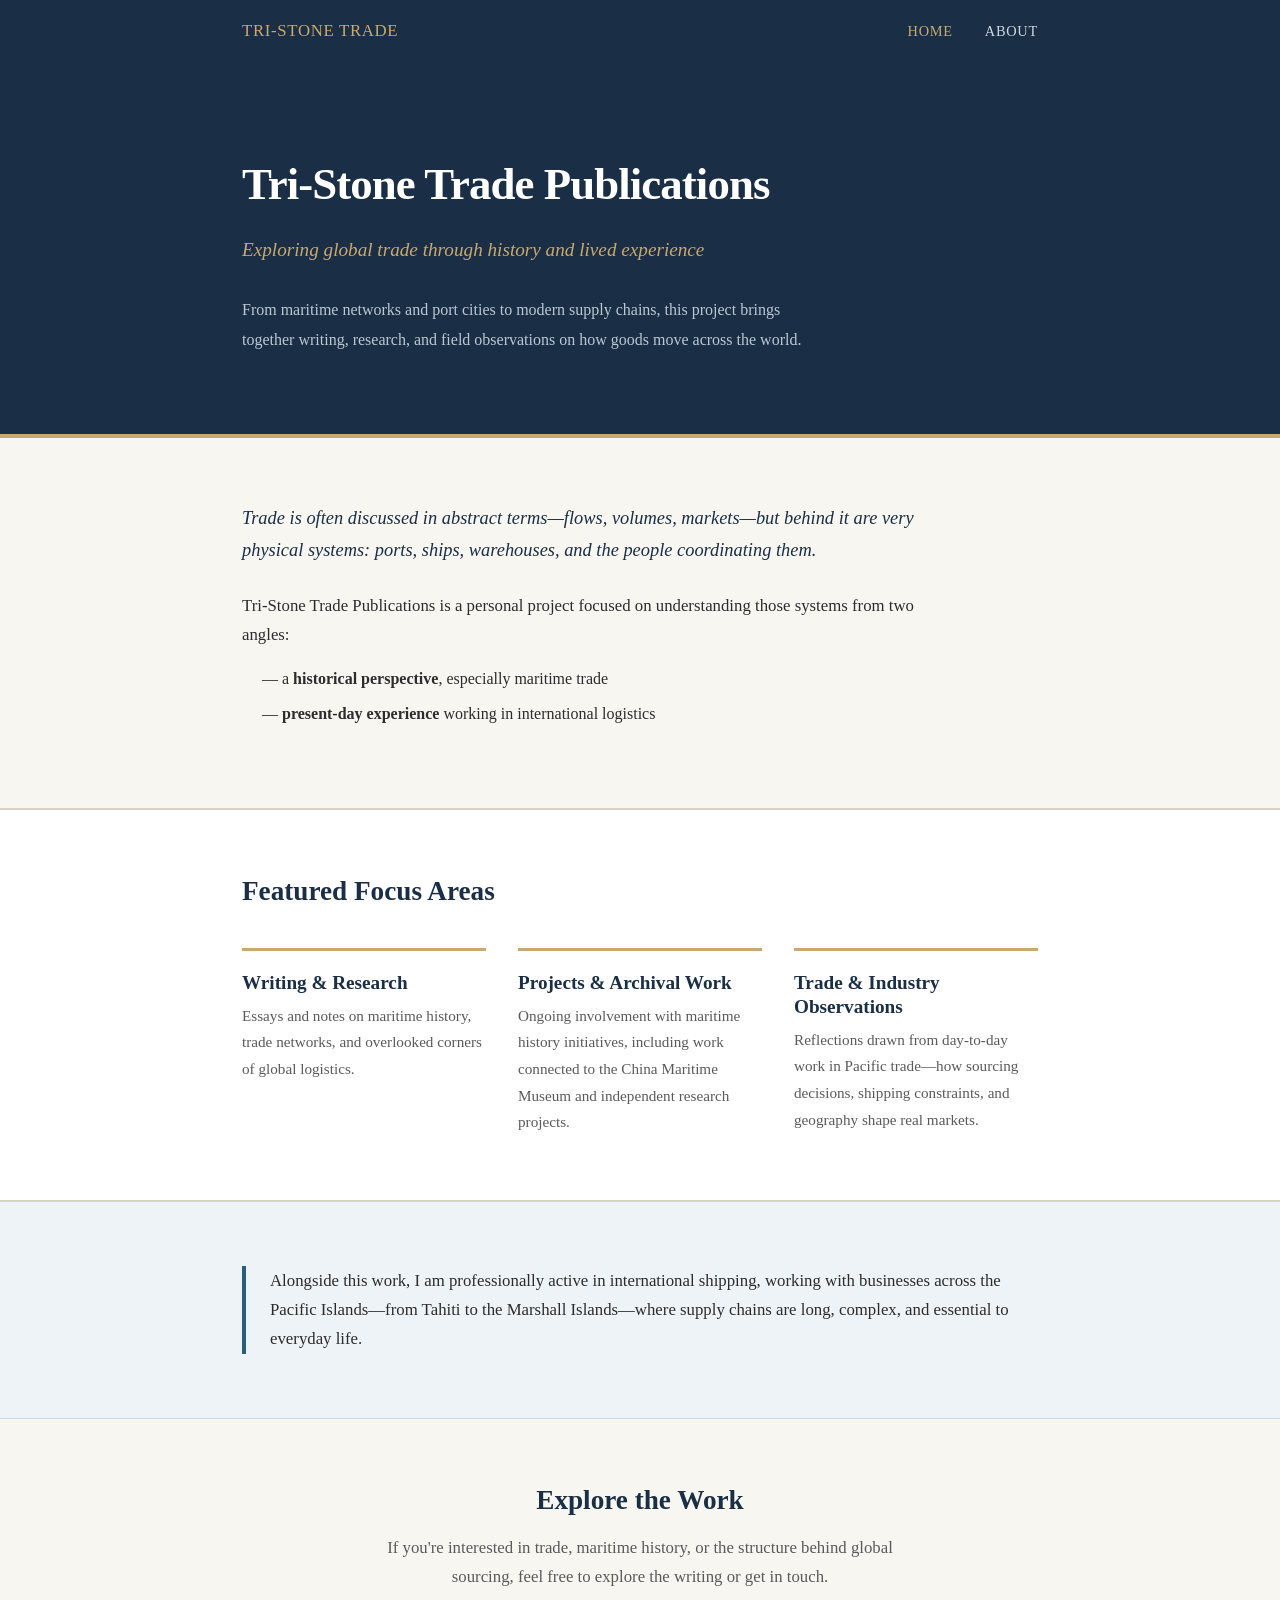
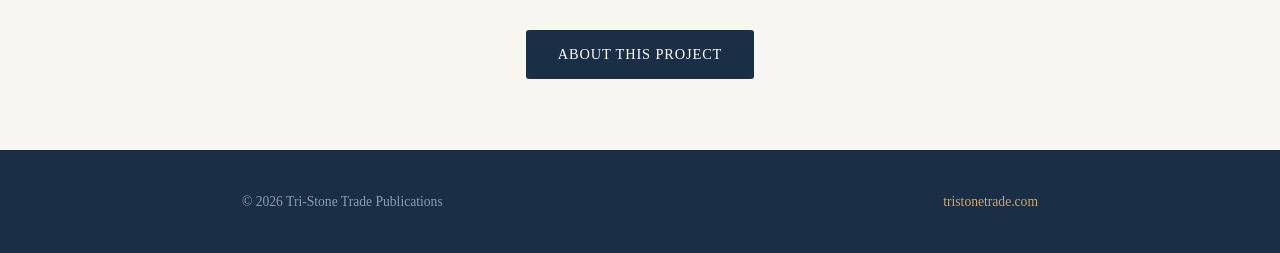
==== index.html @ e1587255 "Fix href protocols and move inline styles to CSS Agent-Logs-Url: https://github.com/MaritimeHistoria" ====
<!DOCTYPE html>
<html lang="en">
<head>
  <meta charset="UTF-8" />
  <meta name="viewport" content="width=device-width, initial-scale=1.0" />
  <meta name="description" content="Tri-Stone Trade Publications — exploring global trade through history and lived experience. Essays, research, and observations on maritime networks, port cities, and modern supply chains." />
  <title>Tri-Stone Trade Publications</title>
  <link rel="stylesheet" href="style.css" />
  <link rel="icon" href="favicon.svg" type="image/svg+xml" />
</head>
<body>

  <!-- ===== Navigation ===== -->
  <nav>
    <div class="container">
      <span class="nav-logo">Tri-Stone Trade</span>
      <ul class="nav-links">
        <li><a href="index.html" aria-current="page">Home</a></li>
        <li><a href="about.html">About</a></li>
      </ul>
    </div>
  </nav>

  <!-- ===== Hero ===== -->
  <header class="hero">
    <div class="container">
      <h1>Tri-Stone Trade Publications</h1>
      <p class="tagline">Exploring global trade through history and lived experience</p>
      <p class="hero-body">
        From maritime networks and port cities to modern supply chains, this project
        brings together writing, research, and field observations on how goods move
        across the world.
      </p>
    </div>
  </header>

  <main>

    <!-- ===== Intro ===== -->
    <section class="intro">
      <div class="container">
        <p class="intro-lead">
          Trade is often discussed in abstract terms—flows, volumes, markets—but
          behind it are very physical systems: ports, ships, warehouses, and the
          people coordinating them.
        </p>
        <p>
          Tri-Stone Trade Publications is a personal project focused on understanding
          those systems from two angles:
        </p>
        <ul class="intro-list">
          <li>— a <strong>historical perspective</strong>, especially maritime trade</li>
          <li>— <strong>present-day experience</strong> working in international logistics</li>
        </ul>
      </div>
    </section>

    <!-- ===== Featured Focus Areas ===== -->
    <section class="focus-areas">
      <div class="container">
        <h2>Featured Focus Areas</h2>
        <div class="focus-grid">

          <div class="focus-card">
            <h3>Writing &amp; Research</h3>
            <p>
              Essays and notes on maritime history, trade networks, and overlooked
              corners of global logistics.
            </p>
          </div>

          <div class="focus-card">
            <h3>Projects &amp; Archival Work</h3>
            <p>
              Ongoing involvement with maritime history initiatives, including work
              connected to the China Maritime Museum and independent research projects.
            </p>
          </div>

          <div class="focus-card">
            <h3>Trade &amp; Industry Observations</h3>
            <p>
              Reflections drawn from day-to-day work in Pacific trade—how sourcing
              decisions, shipping constraints, and geography shape real markets.
            </p>
          </div>

        </div>
      </div>
    </section>

    <!-- ===== Professional Bridge ===== -->
    <section class="professional-bridge">
      <div class="container">
        <blockquote>
          Alongside this work, I am professionally active in international shipping,
          working with businesses across the Pacific Islands—from Tahiti to the
          Marshall Islands—where supply chains are long, complex, and essential to
          everyday life.
        </blockquote>
      </div>
    </section>

    <!-- ===== CTA ===== -->
    <section class="cta-section">
      <div class="container">
        <h2>Explore the Work</h2>
        <p>
          If you're interested in trade, maritime history, or the structure behind
          global sourcing, feel free to explore the writing or get in touch.
        </p>
        <a href="about.html" class="btn">About This Project</a>
      </div>
    </section>

  </main>

  <!-- ===== Footer ===== -->
  <footer>
    <div class="container">
      <span>&copy; 2026 Tri-Stone Trade Publications</span>
      <span><a href="https://tristonetrade.com">tristonetrade.com</a></span>
    </div>
  </footer>

</body>
</html>
---- style.css ----
/* ============================================================
   Tri-Stone Trade Publications — shared stylesheet
   ============================================================ */

/* ---------- Reset / base ---------- */
*, *::before, *::after {
  box-sizing: border-box;
  margin: 0;
  padding: 0;
}

html {
  font-size: 16px;
  scroll-behavior: smooth;
}

body {
  font-family: "Georgia", "Times New Roman", serif;
  background-color: #f8f6f1;
  color: #2c2c2c;
  line-height: 1.75;
}

/* ---------- Colour tokens ---------- */
:root {
  --navy:      #1a2e45;
  --ocean:     #2b5f75;
  --sand:      #c9a96e;
  --light-bg:  #f8f6f1;
  --border:    #d8d0c0;
  --text:      #2c2c2c;
  --muted:     #5a5a5a;
  --white:     #ffffff;
}

/* ---------- Typography ---------- */
h1, h2, h3, h4 {
  font-family: "Georgia", serif;
  color: var(--navy);
  line-height: 1.25;
}

h1 { font-size: 2.6rem; letter-spacing: -0.02em; }
h2 { font-size: 1.7rem; margin-bottom: 0.5rem; }
h3 { font-size: 1.2rem; margin-bottom: 0.35rem; }

p  { margin-bottom: 1rem; }
p:last-child { margin-bottom: 0; }

a  { color: var(--ocean); text-decoration: none; }
a:hover { text-decoration: underline; }

/* ---------- Layout helpers ---------- */
.container {
  max-width: 860px;
  margin-inline: auto;
  padding-inline: 2rem;
}

section {
  padding-block: 4rem;
}

/* ---------- Navigation ---------- */
nav {
  background-color: var(--navy);
  position: sticky;
  top: 0;
  z-index: 100;
}

nav .container {
  display: flex;
  align-items: center;
  justify-content: space-between;
  padding-block: 1rem;
}

.nav-logo {
  font-size: 1.05rem;
  font-weight: normal;
  color: var(--sand);
  letter-spacing: 0.04em;
  text-transform: uppercase;
}

.nav-links {
  list-style: none;
  display: flex;
  gap: 2rem;
}

.nav-links a {
  color: #ccd8e0;
  font-size: 0.9rem;
  letter-spacing: 0.05em;
  text-transform: uppercase;
  transition: color 0.2s;
}

.nav-links a:hover,
.nav-links a[aria-current="page"] {
  color: var(--sand);
  text-decoration: none;
}

/* ---------- Hero ---------- */
.hero {
  background-color: var(--navy);
  color: var(--white);
  padding-block: 6rem 5rem;
  border-bottom: 4px solid var(--sand);
}

.hero h1 {
  color: var(--white);
  font-size: 2.8rem;
  max-width: 640px;
  margin-bottom: 1.25rem;
}

.hero .tagline {
  font-style: italic;
  color: var(--sand);
  font-size: 1.2rem;
  margin-bottom: 1.75rem;
}

.hero .hero-body {
  color: #b8c8d4;
  font-size: 1rem;
  max-width: 580px;
  line-height: 1.85;
  margin-bottom: 0;
}

/* ---------- Intro list ---------- */
.intro-list {
  list-style: none;
  padding-left: 1.25rem;
  margin-bottom: 1rem;
  color: var(--text);
}

.intro-list li {
  margin-bottom: 0.4rem;
}

.intro-list li:last-child {
  margin-bottom: 0;
}
.intro {
  border-bottom: 1px solid var(--border);
}

.intro p {
  font-size: 1.05rem;
  color: var(--text);
  max-width: 720px;
}

.intro .intro-lead {
  font-size: 1.15rem;
  color: var(--navy);
  font-weight: normal;
  font-style: italic;
  margin-bottom: 1.5rem;
}

/* ---------- Focus areas ---------- */
.focus-areas {
  background-color: var(--white);
  border-top: 1px solid var(--border);
  border-bottom: 1px solid var(--border);
}

.focus-areas h2 {
  margin-bottom: 2.5rem;
}

.focus-grid {
  display: grid;
  grid-template-columns: repeat(auto-fit, minmax(230px, 1fr));
  gap: 2rem;
}

.focus-card {
  border-top: 3px solid var(--sand);
  padding-top: 1.25rem;
}

.focus-card h3 {
  color: var(--navy);
  margin-bottom: 0.5rem;
}

.focus-card p {
  color: var(--muted);
  font-size: 0.95rem;
}

/* ---------- Professional bridge ---------- */
.professional-bridge {
  background-color: #eef3f7;
  border-top: 1px solid #c8d8e4;
  border-bottom: 1px solid #c8d8e4;
}

.professional-bridge blockquote {
  border-left: 4px solid var(--ocean);
  padding-left: 1.5rem;
  color: var(--text);
  font-size: 1.05rem;
}

/* ---------- CTA / closing ---------- */
.cta-section {
  text-align: center;
}

.cta-section h2 {
  margin-bottom: 1rem;
}

.cta-section p {
  color: var(--muted);
  font-size: 1.05rem;
  max-width: 560px;
  margin-inline: auto;
  margin-bottom: 2rem;
}

.btn {
  display: inline-block;
  background-color: var(--navy);
  color: var(--white);
  padding: 0.75rem 2rem;
  border-radius: 3px;
  font-size: 0.9rem;
  letter-spacing: 0.06em;
  text-transform: uppercase;
  transition: background-color 0.2s;
  margin: 0.4rem;
}

.btn:hover {
  background-color: var(--ocean);
  text-decoration: none;
}

.btn-outline {
  background-color: transparent;
  border: 2px solid var(--navy);
  color: var(--navy);
}

.btn-outline:hover {
  background-color: var(--navy);
  color: var(--white);
}

/* ---------- About page ---------- */
.about-hero {
  background-color: var(--navy);
  color: var(--white);
  padding-block: 4rem;
  border-bottom: 4px solid var(--sand);
}

.about-hero h1 {
  color: var(--white);
  font-size: 2.2rem;
  margin-bottom: 0.5rem;
}

.about-hero .subtitle {
  color: var(--sand);
  font-style: italic;
  font-size: 1.05rem;
}

.about-content h2 {
  margin-top: 2.5rem;
  margin-bottom: 0.75rem;
  padding-bottom: 0.4rem;
  border-bottom: 1px solid var(--border);
}

.about-content h2:first-child {
  margin-top: 0;
}

.about-content ul {
  list-style: none;
  padding-left: 0;
  margin-bottom: 1rem;
}

.about-content ul li::before {
  content: "— ";
  color: var(--ocean);
}

.name-origin {
  background-color: var(--white);
  border: 1px solid var(--border);
  border-left: 4px solid var(--sand);
  padding: 1.5rem 1.75rem;
  margin-block: 1.5rem;
  font-style: italic;
}

.name-origin .hanzi {
  font-size: 2.5rem;
  font-style: normal;
  display: block;
  margin-bottom: 0.5rem;
  color: var(--navy);
}

.consulting-box {
  background-color: #eef3f7;
  border: 1px solid #c8d8e4;
  padding: 1.75rem;
  margin-block: 1.5rem;
}

.consulting-box h3 {
  color: var(--ocean);
  margin-bottom: 0.75rem;
}

/* ---------- Footer ---------- */
footer {
  background-color: var(--navy);
  color: #8aa0b0;
  font-size: 0.85rem;
  padding-block: 2.5rem;
  margin-top: 0;
}

footer .container {
  display: flex;
  flex-wrap: wrap;
  justify-content: space-between;
  align-items: center;
  gap: 1rem;
}

footer a {
  color: var(--sand);
}

footer a:hover {
  color: var(--white);
}

/* ---------- Responsive ---------- */
@media (max-width: 640px) {
  h1 { font-size: 2rem; }
  .hero { padding-block: 4rem 3.5rem; }
  .hero h1 { font-size: 2rem; }
  nav .container { flex-direction: column; gap: 0.75rem; align-items: flex-start; }
  .focus-grid { grid-template-columns: 1fr; }
  footer .container { flex-direction: column; align-items: flex-start; }
}
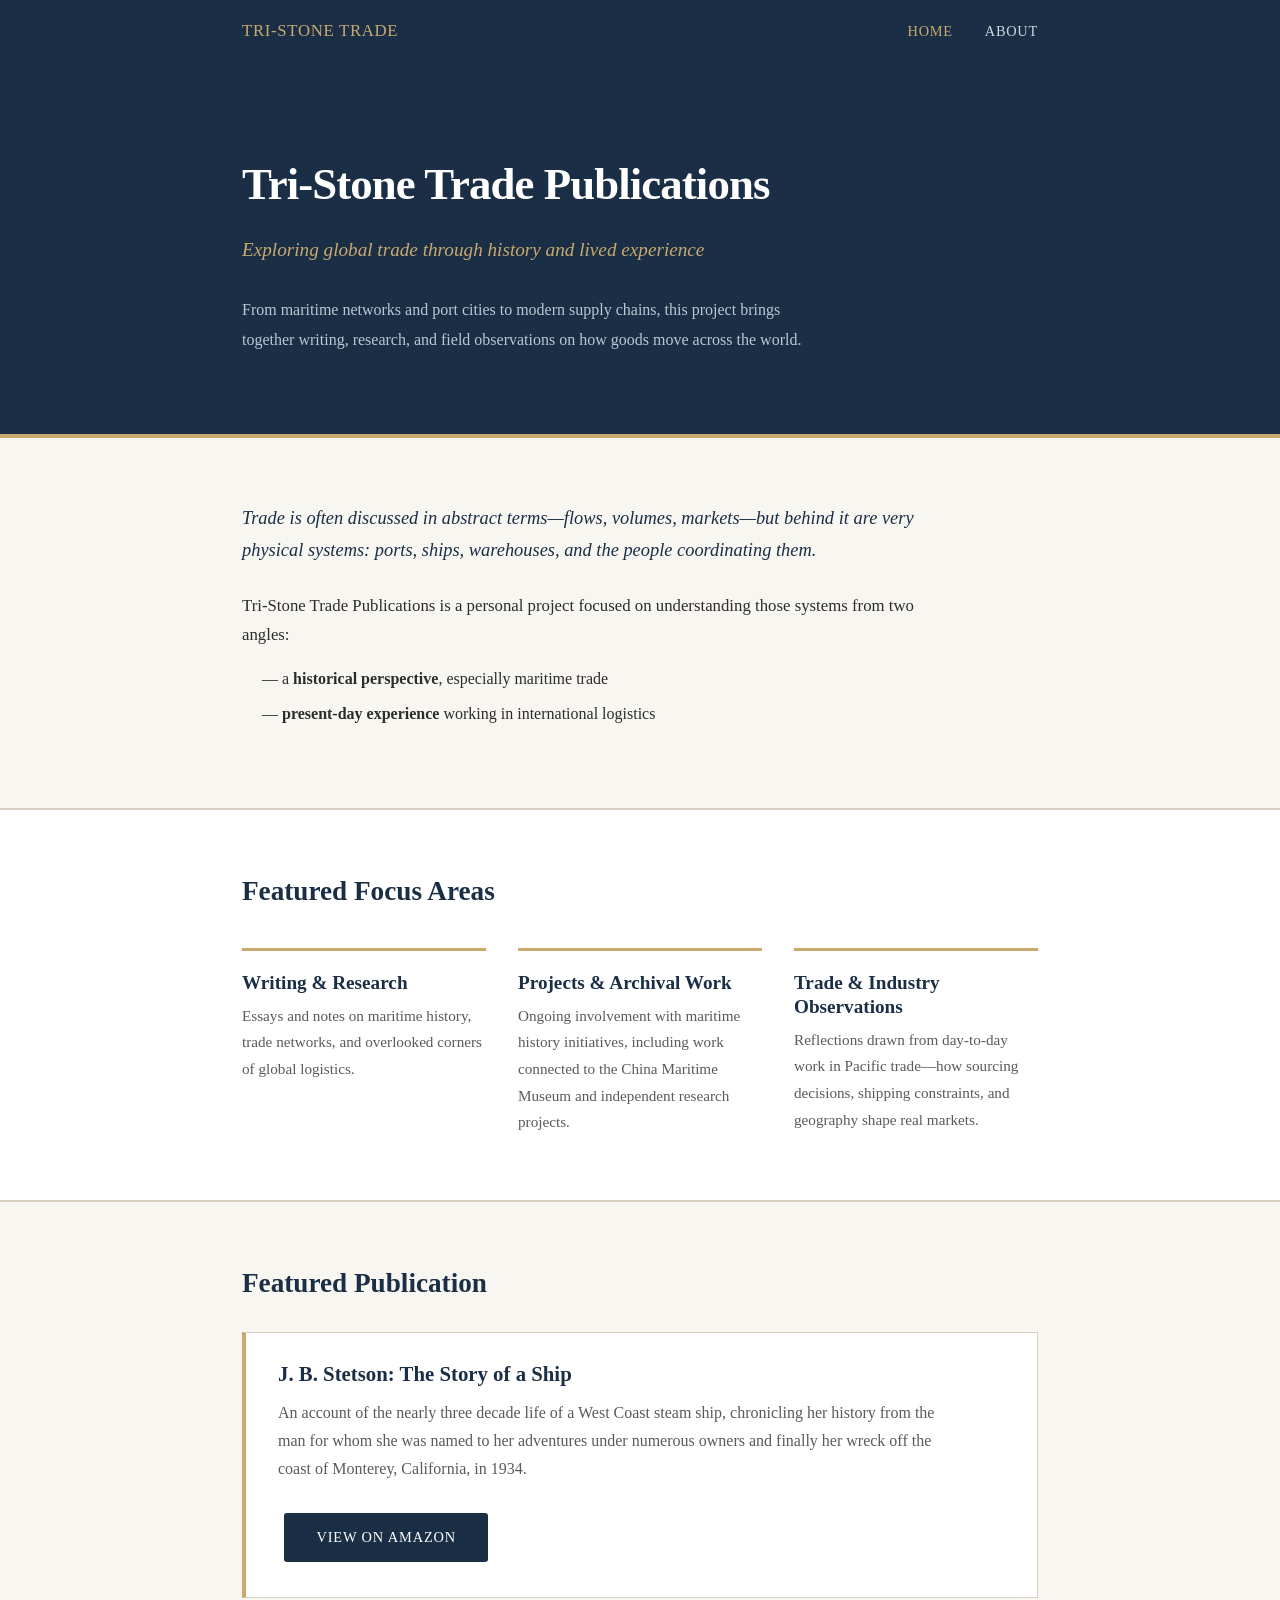
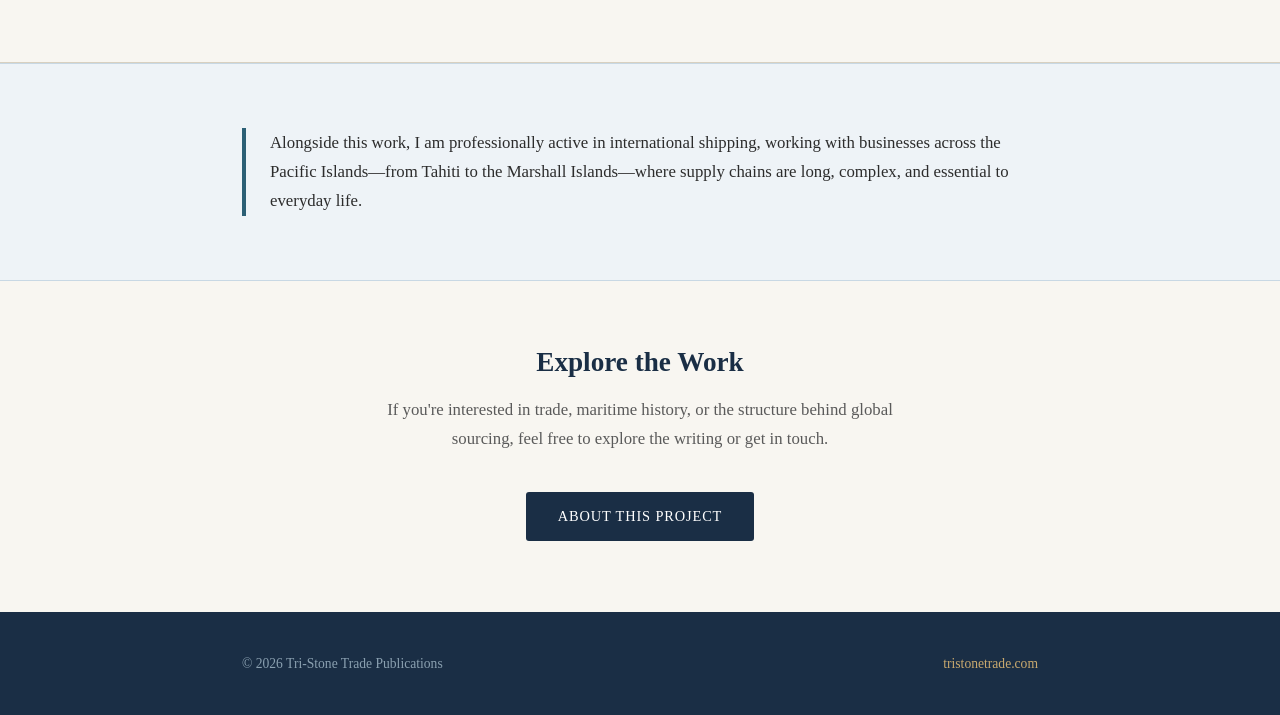
==== commit fd19135b: "Add featured publication section for J. B. Stetson book with Amazon link Agent-Logs-Url: https://git" ====
--- a/index.html
+++ b/index.html
@@ -89,6 +89,25 @@
       </div>
     </section>
 
+    <!-- ===== Featured Publication ===== -->
+    <section class="featured-publication">
+      <div class="container">
+        <h2>Featured Publication</h2>
+        <div class="book-card">
+          <div class="book-info">
+            <h3><a href="https://www.amazon.com/J-B-Stetson-Story-Ship/dp/1537243667" target="_blank" rel="noopener">J. B. Stetson: The Story of a Ship</a></h3>
+            <p>
+              An account of the nearly three decade life of a West Coast steam ship,
+              chronicling her history from the man for whom she was named to her adventures
+              under numerous owners and finally her wreck off the coast of Monterey,
+              California, in 1934.
+            </p>
+            <a href="https://www.amazon.com/J-B-Stetson-Story-Ship/dp/1537243667" class="btn" target="_blank" rel="noopener">View on Amazon</a>
+          </div>
+        </div>
+      </div>
+    </section>
+
     <!-- ===== Professional Bridge ===== -->
     <section class="professional-bridge">
       <div class="container">
--- a/style.css
+++ b/style.css
@@ -199,6 +199,46 @@
   font-size: 0.95rem;
 }
 
+/* ---------- Featured publication ---------- */
+.featured-publication {
+  background-color: var(--light-bg);
+  border-top: 1px solid var(--border);
+  border-bottom: 1px solid var(--border);
+}
+
+.featured-publication h2 {
+  margin-bottom: 2rem;
+}
+
+.book-card {
+  border-left: 4px solid var(--sand);
+  background-color: var(--white);
+  border: 1px solid var(--border);
+  border-left: 4px solid var(--sand);
+  padding: 1.75rem 2rem;
+}
+
+.book-info h3 {
+  font-size: 1.3rem;
+  margin-bottom: 0.75rem;
+}
+
+.book-info h3 a {
+  color: var(--navy);
+}
+
+.book-info h3 a:hover {
+  color: var(--ocean);
+  text-decoration: underline;
+}
+
+.book-info p {
+  color: var(--muted);
+  font-size: 1rem;
+  max-width: 680px;
+  margin-bottom: 1.5rem;
+}
+
 /* ---------- Professional bridge ---------- */
 .professional-bridge {
   background-color: #eef3f7;
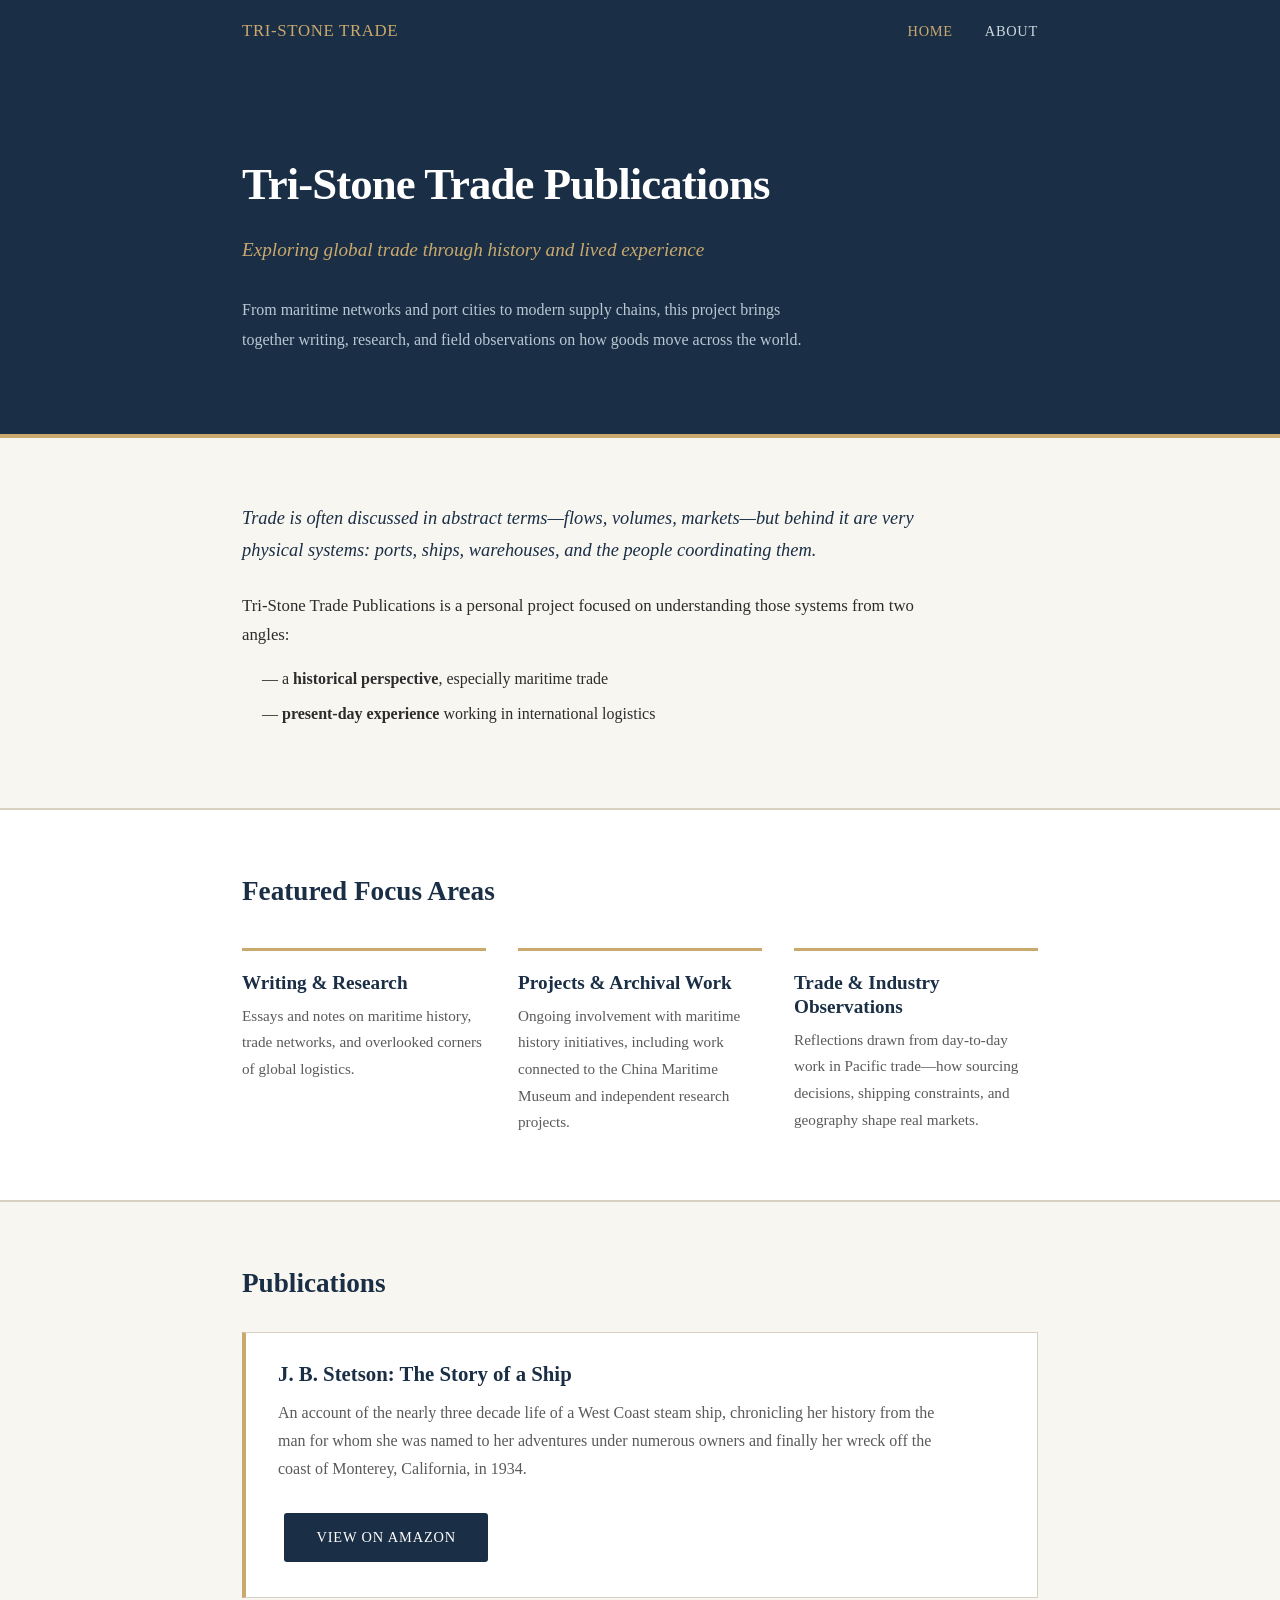
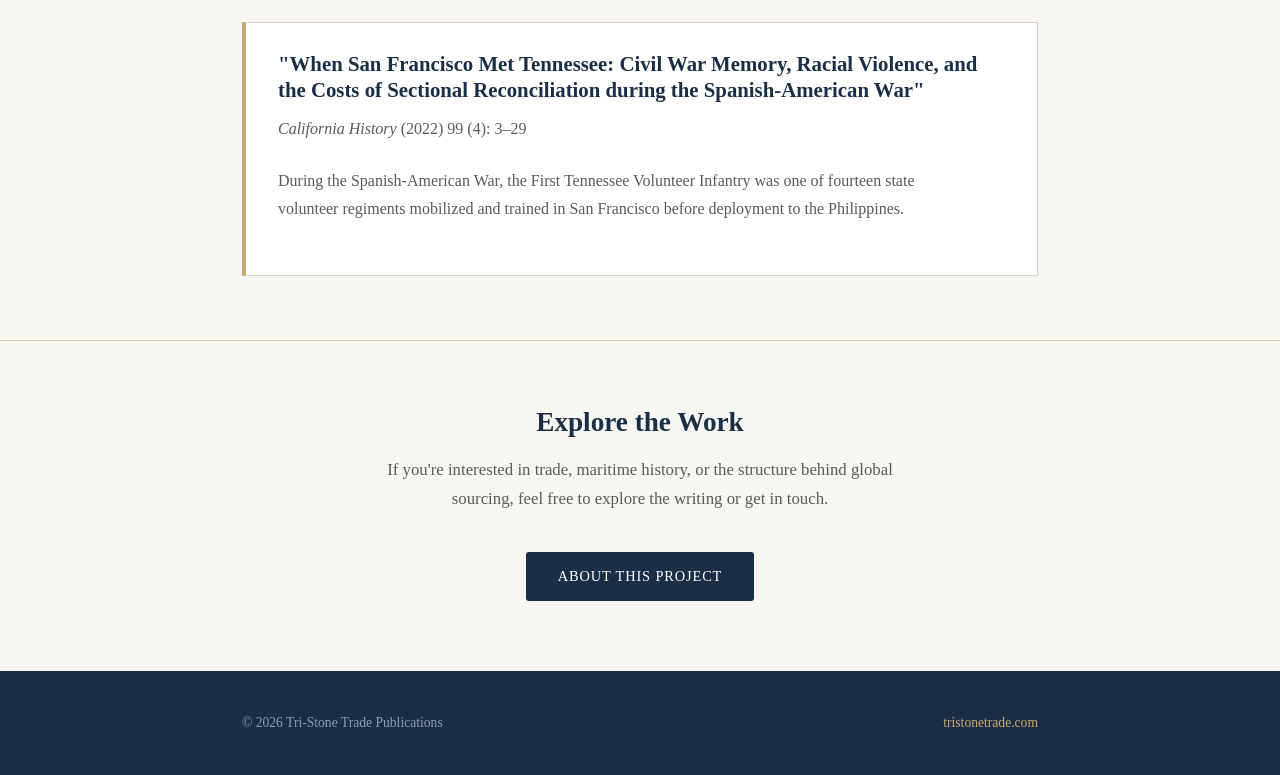
==== commit 03b2a6e3: "Add Tennessee journal article; remove Neptune Pacific and Pacific Islands references Agent-Logs-Url:" ====
--- a/index.html
+++ b/index.html
@@ -89,10 +89,10 @@
       </div>
     </section>
 
-    <!-- ===== Featured Publication ===== -->
+    <!-- ===== Featured Publications ===== -->
     <section class="featured-publication">
       <div class="container">
-        <h2>Featured Publication</h2>
+        <h2>Publications</h2>
         <div class="book-card">
           <div class="book-info">
             <h3><a href="https://www.amazon.com/J-B-Stetson-Story-Ship/dp/1537243667" target="_blank" rel="noopener">J. B. Stetson: The Story of a Ship</a></h3>
@@ -105,18 +105,17 @@
             <a href="https://www.amazon.com/J-B-Stetson-Story-Ship/dp/1537243667" class="btn" target="_blank" rel="noopener">View on Amazon</a>
           </div>
         </div>
-      </div>
-    </section>
-
-    <!-- ===== Professional Bridge ===== -->
-    <section class="professional-bridge">
-      <div class="container">
-        <blockquote>
-          Alongside this work, I am professionally active in international shipping,
-          working with businesses across the Pacific Islands—from Tahiti to the
-          Marshall Islands—where supply chains are long, complex, and essential to
-          everyday life.
-        </blockquote>
+        <div class="book-card">
+          <div class="book-info">
+            <h3>"When San Francisco Met Tennessee: Civil War Memory, Racial Violence, and the Costs of Sectional Reconciliation during the Spanish-American War"</h3>
+            <p class="pub-meta"><em>California History</em> (2022) 99 (4): 3–29</p>
+            <p>
+              During the Spanish-American War, the First Tennessee Volunteer Infantry
+              was one of fourteen state volunteer regiments mobilized and trained in
+              San Francisco before deployment to the Philippines.
+            </p>
+          </div>
+        </div>
       </div>
     </section>
 
--- a/style.css
+++ b/style.css
@@ -239,6 +239,16 @@
   margin-bottom: 1.5rem;
 }
 
+.pub-meta {
+  font-size: 0.9rem;
+  color: var(--muted);
+  margin-bottom: 0.75rem;
+}
+
+.book-card + .book-card {
+  margin-top: 1.5rem;
+}
+
 /* ---------- Professional bridge ---------- */
 .professional-bridge {
   background-color: #eef3f7;
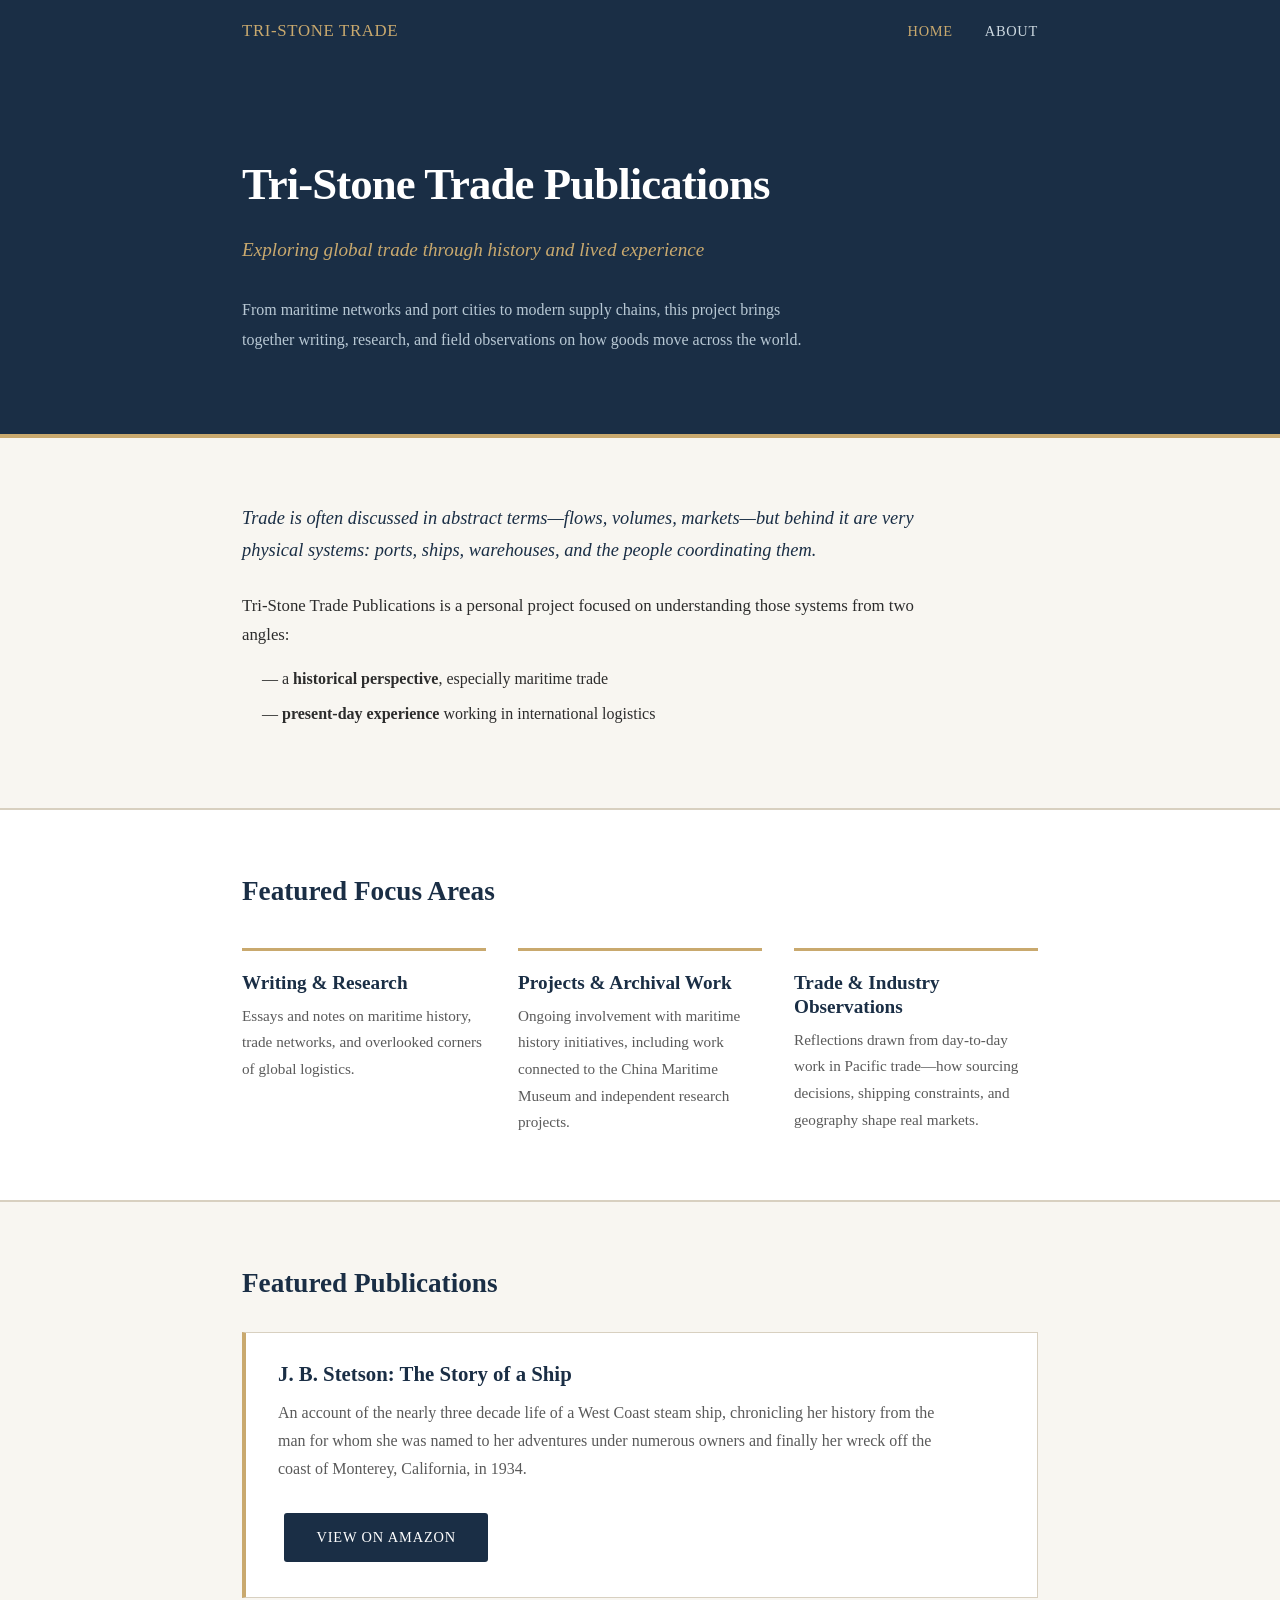
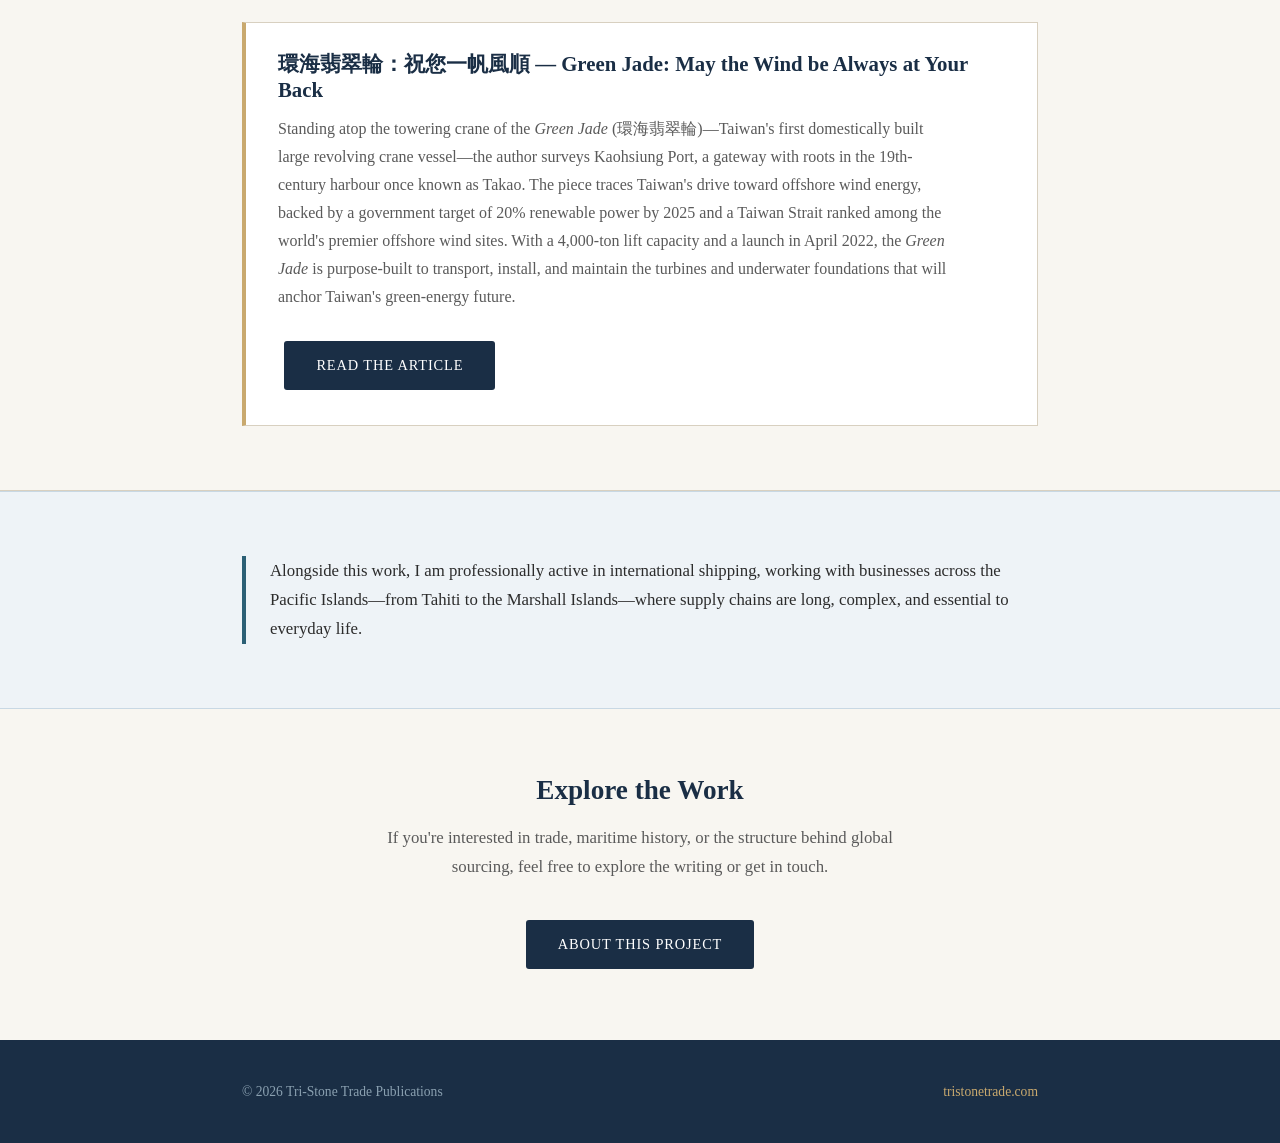
==== commit 0f97dc72: "feat: add Green Jade article to featured publications Agent-Logs-Url: https://github.com/MaritimeHis" ====
--- a/index.html
+++ b/index.html
@@ -92,7 +92,7 @@
     <!-- ===== Featured Publications ===== -->
     <section class="featured-publication">
       <div class="container">
-        <h2>Publications</h2>
+        <h2>Featured Publications</h2>
         <div class="book-card">
           <div class="book-info">
             <h3><a href="https://www.amazon.com/J-B-Stetson-Story-Ship/dp/1537243667" target="_blank" rel="noopener">J. B. Stetson: The Story of a Ship</a></h3>
@@ -107,15 +107,34 @@
         </div>
         <div class="book-card">
           <div class="book-info">
-            <h3>"When San Francisco Met Tennessee: Civil War Memory, Racial Violence, and the Costs of Sectional Reconciliation during the Spanish-American War"</h3>
-            <p class="pub-meta"><em>California History</em> (2022) 99 (4): 3–29</p>
+            <h3><a href="https://iclpnews.ntu.edu.tw/journal/info/66?category=59&amp;article=818" target="_blank" rel="noopener">環海翡翠輪：祝您一帆風順 — Green Jade: May the Wind be Always at Your Back</a></h3>
             <p>
-              During the Spanish-American War, the First Tennessee Volunteer Infantry
-              was one of fourteen state volunteer regiments mobilized and trained in
-              San Francisco before deployment to the Philippines.
+              Standing atop the towering crane of the <em>Green Jade</em>
+              (環海翡翠輪)—Taiwan's first domestically built large revolving crane
+              vessel—the author surveys Kaohsiung Port, a gateway with roots in the
+              19th-century harbour once known as Takao. The piece traces Taiwan's
+              drive toward offshore wind energy, backed by a government target of 20%
+              renewable power by 2025 and a Taiwan Strait ranked among the world's
+              premier offshore wind sites. With a 4,000-ton lift capacity and a
+              launch in April 2022, the <em>Green Jade</em> is purpose-built to
+              transport, install, and maintain the turbines and underwater foundations
+              that will anchor Taiwan's green-energy future.
             </p>
+            <a href="https://iclpnews.ntu.edu.tw/journal/info/66?category=59&amp;article=818" class="btn" target="_blank" rel="noopener">Read the Article</a>
           </div>
         </div>
+      </div>
+    </section>
+
+    <!-- ===== Professional Bridge ===== -->
+    <section class="professional-bridge">
+      <div class="container">
+        <blockquote>
+          Alongside this work, I am professionally active in international shipping,
+          working with businesses across the Pacific Islands—from Tahiti to the
+          Marshall Islands—where supply chains are long, complex, and essential to
+          everyday life.
+        </blockquote>
       </div>
     </section>
 
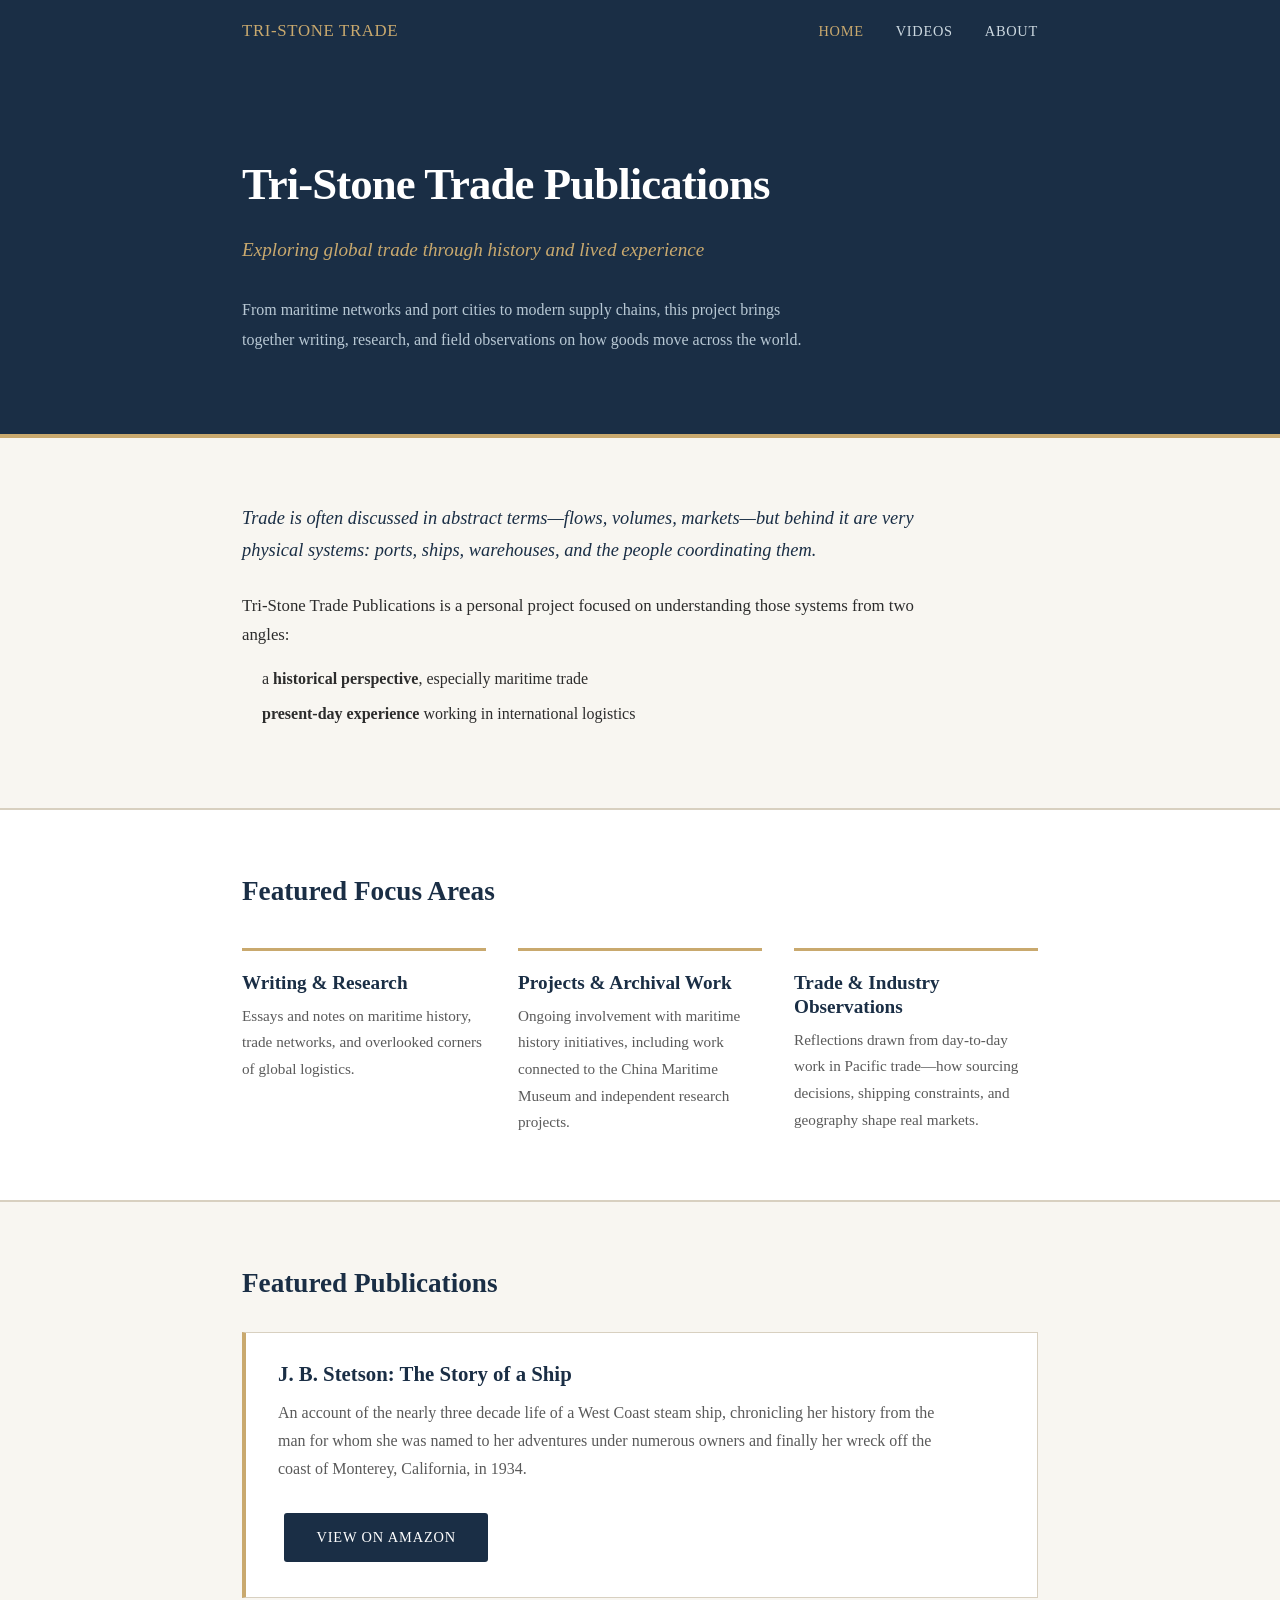
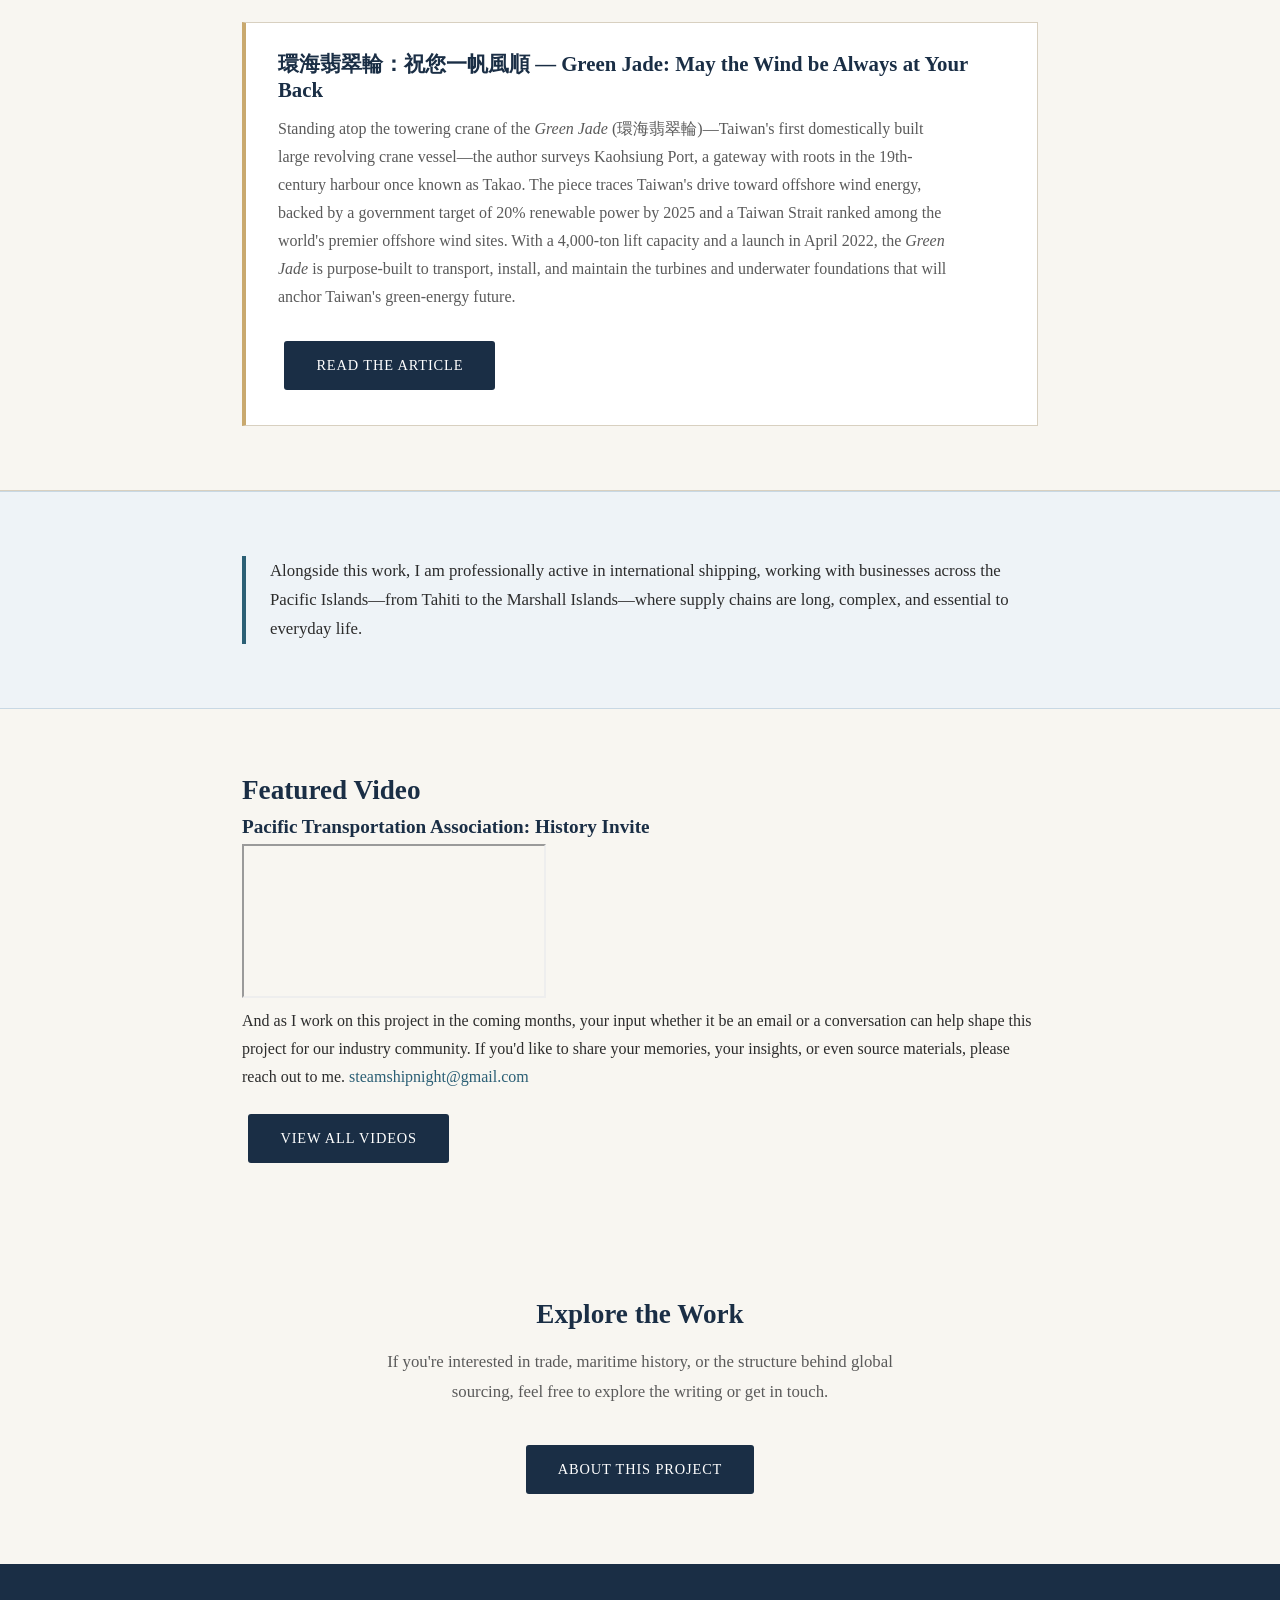
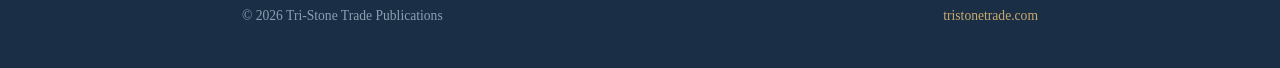
==== commit 17f4c245: "Merge pull request #5 from MaritimeHistorian/copilot/revise-about-page-content Revise About page con" ====
--- a/index.html
+++ b/index.html
@@ -16,6 +16,7 @@
       <span class="nav-logo">Tri-Stone Trade</span>
       <ul class="nav-links">
         <li><a href="index.html" aria-current="page">Home</a></li>
+        <li><a href="videos.html">Videos</a></li>
         <li><a href="about.html">About</a></li>
       </ul>
     </div>
@@ -49,8 +50,8 @@
           those systems from two angles:
         </p>
         <ul class="intro-list">
-          <li>— a <strong>historical perspective</strong>, especially maritime trade</li>
-          <li>— <strong>present-day experience</strong> working in international logistics</li>
+          <li>a <strong>historical perspective</strong>, especially maritime trade</li>
+          <li><strong>present-day experience</strong> working in international logistics</li>
         </ul>
       </div>
     </section>
@@ -138,6 +139,33 @@
       </div>
     </section>
 
+    <!-- ===== Featured Video ===== -->
+    <section class="featured-video">
+      <div class="container">
+        <h2>Featured Video</h2>
+        <div class="video-card">
+          <h3>Pacific Transportation Association: History Invite</h3>
+          <div class="video-embed">
+            <iframe
+              src="https://www.youtube.com/embed/Ihe7FxZNGro"
+              title="Pacific Transportation Association: History Invite"
+              allow="accelerometer; autoplay; clipboard-write; encrypted-media; gyroscope; picture-in-picture"
+              allowfullscreen
+              loading="lazy"
+            ></iframe>
+          </div>
+          <p>
+            And as I work on this project in the coming months, your input whether it
+            be an email or a conversation can help shape this project for our industry
+            community. If you'd like to share your memories, your insights, or even
+            source materials, please reach out to me.
+            <a href="mailto:steamshipnight@gmail.com">steamshipnight@gmail.com</a>
+          </p>
+          <a href="videos.html" class="btn">View All Videos</a>
+        </div>
+      </div>
+    </section>
+
     <!-- ===== CTA ===== -->
     <section class="cta-section">
       <div class="container">
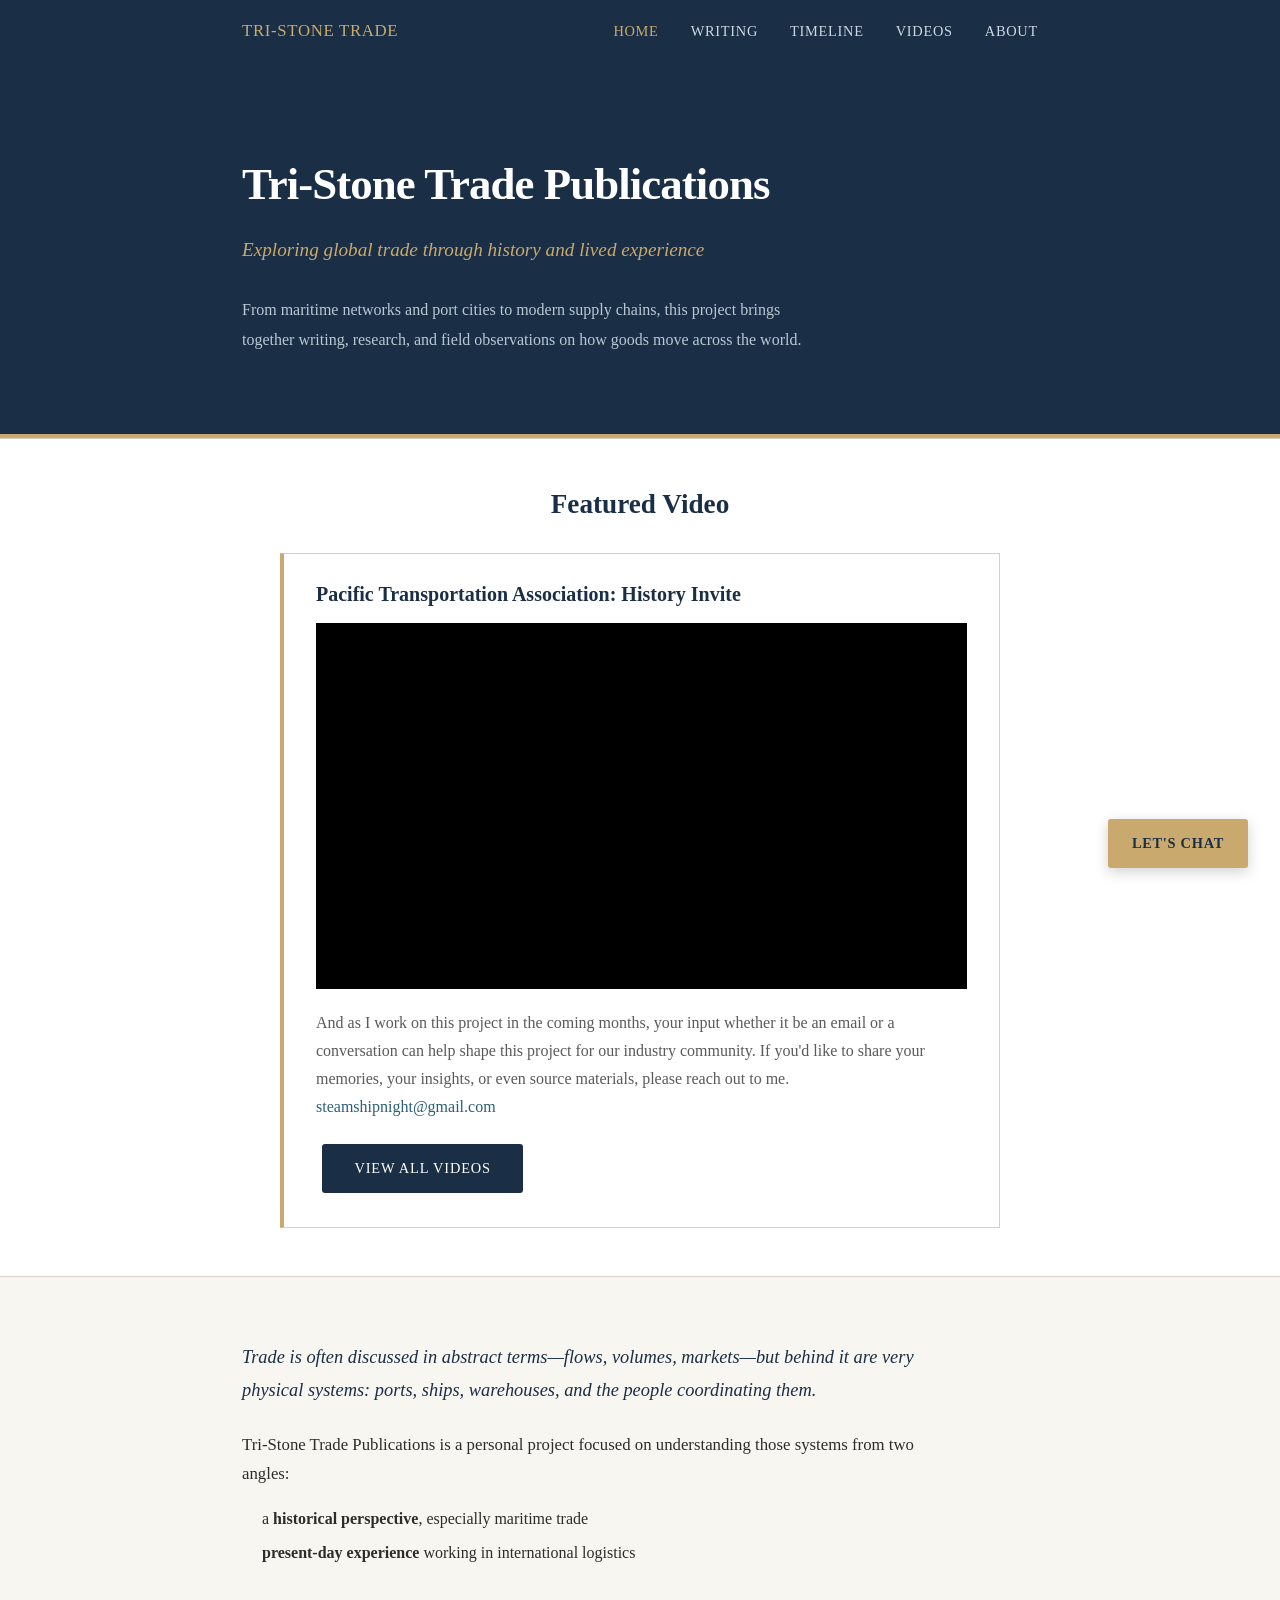
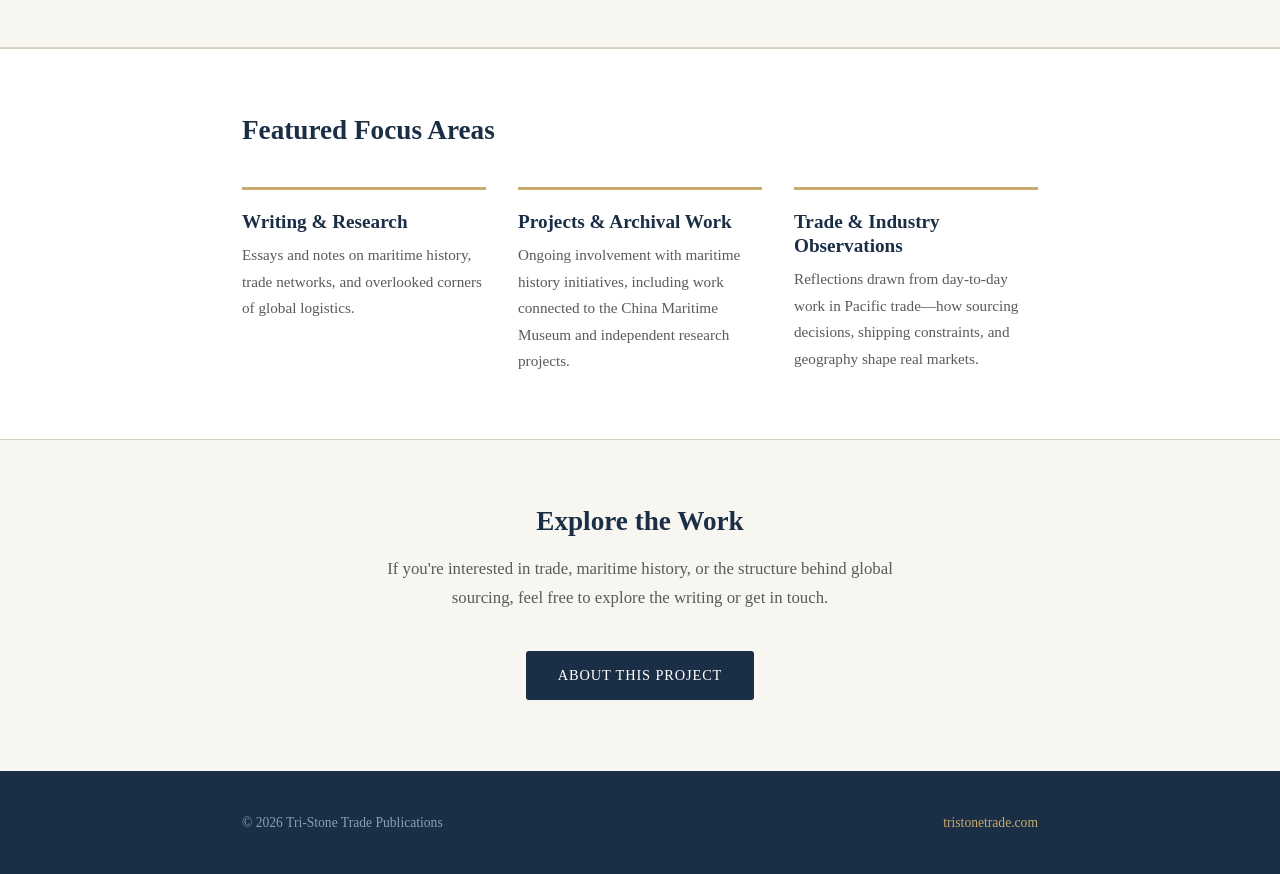
==== commit d890904e: "Implement all landing page updates: featured video to top, Writing/Timeline tabs, sticky Let's Chat " ====
--- a/index.html
+++ b/index.html
@@ -16,6 +16,8 @@
       <span class="nav-logo">Tri-Stone Trade</span>
       <ul class="nav-links">
         <li><a href="index.html" aria-current="page">Home</a></li>
+        <li><a href="writing.html">Writing</a></li>
+        <li><a href="timeline.html">Timeline</a></li>
         <li><a href="videos.html">Videos</a></li>
         <li><a href="about.html">About</a></li>
       </ul>
@@ -36,6 +38,33 @@
   </header>
 
   <main>
+
+    <!-- ===== Featured Video ===== -->
+    <section class="featured-video featured-video--hero">
+      <div class="container container--centered">
+        <h2>Featured Video</h2>
+        <div class="video-card video-card--hero">
+          <h3>Pacific Transportation Association: History Invite</h3>
+          <div class="video-embed">
+            <iframe
+              src="https://www.youtube.com/embed/Ihe7FxZNGro"
+              title="Pacific Transportation Association: History Invite"
+              allow="accelerometer; autoplay; clipboard-write; encrypted-media; gyroscope; picture-in-picture"
+              allowfullscreen
+              loading="lazy"
+            ></iframe>
+          </div>
+          <p>
+            And as I work on this project in the coming months, your input whether it
+            be an email or a conversation can help shape this project for our industry
+            community. If you'd like to share your memories, your insights, or even
+            source materials, please reach out to me.
+            <a href="mailto:steamshipnight@gmail.com">steamshipnight@gmail.com</a>
+          </p>
+          <a href="videos.html" class="btn">View All Videos</a>
+        </div>
+      </div>
+    </section>
 
     <!-- ===== Intro ===== -->
     <section class="intro">
@@ -90,82 +119,6 @@
       </div>
     </section>
 
-    <!-- ===== Featured Publications ===== -->
-    <section class="featured-publication">
-      <div class="container">
-        <h2>Featured Publications</h2>
-        <div class="book-card">
-          <div class="book-info">
-            <h3><a href="https://www.amazon.com/J-B-Stetson-Story-Ship/dp/1537243667" target="_blank" rel="noopener">J. B. Stetson: The Story of a Ship</a></h3>
-            <p>
-              An account of the nearly three decade life of a West Coast steam ship,
-              chronicling her history from the man for whom she was named to her adventures
-              under numerous owners and finally her wreck off the coast of Monterey,
-              California, in 1934.
-            </p>
-            <a href="https://www.amazon.com/J-B-Stetson-Story-Ship/dp/1537243667" class="btn" target="_blank" rel="noopener">View on Amazon</a>
-          </div>
-        </div>
-        <div class="book-card">
-          <div class="book-info">
-            <h3><a href="https://iclpnews.ntu.edu.tw/journal/info/66?category=59&amp;article=818" target="_blank" rel="noopener">環海翡翠輪：祝您一帆風順 — Green Jade: May the Wind be Always at Your Back</a></h3>
-            <p>
-              Standing atop the towering crane of the <em>Green Jade</em>
-              (環海翡翠輪)—Taiwan's first domestically built large revolving crane
-              vessel—the author surveys Kaohsiung Port, a gateway with roots in the
-              19th-century harbour once known as Takao. The piece traces Taiwan's
-              drive toward offshore wind energy, backed by a government target of 20%
-              renewable power by 2025 and a Taiwan Strait ranked among the world's
-              premier offshore wind sites. With a 4,000-ton lift capacity and a
-              launch in April 2022, the <em>Green Jade</em> is purpose-built to
-              transport, install, and maintain the turbines and underwater foundations
-              that will anchor Taiwan's green-energy future.
-            </p>
-            <a href="https://iclpnews.ntu.edu.tw/journal/info/66?category=59&amp;article=818" class="btn" target="_blank" rel="noopener">Read the Article</a>
-          </div>
-        </div>
-      </div>
-    </section>
-
-    <!-- ===== Professional Bridge ===== -->
-    <section class="professional-bridge">
-      <div class="container">
-        <blockquote>
-          Alongside this work, I am professionally active in international shipping,
-          working with businesses across the Pacific Islands—from Tahiti to the
-          Marshall Islands—where supply chains are long, complex, and essential to
-          everyday life.
-        </blockquote>
-      </div>
-    </section>
-
-    <!-- ===== Featured Video ===== -->
-    <section class="featured-video">
-      <div class="container">
-        <h2>Featured Video</h2>
-        <div class="video-card">
-          <h3>Pacific Transportation Association: History Invite</h3>
-          <div class="video-embed">
-            <iframe
-              src="https://www.youtube.com/embed/Ihe7FxZNGro"
-              title="Pacific Transportation Association: History Invite"
-              allow="accelerometer; autoplay; clipboard-write; encrypted-media; gyroscope; picture-in-picture"
-              allowfullscreen
-              loading="lazy"
-            ></iframe>
-          </div>
-          <p>
-            And as I work on this project in the coming months, your input whether it
-            be an email or a conversation can help shape this project for our industry
-            community. If you'd like to share your memories, your insights, or even
-            source materials, please reach out to me.
-            <a href="mailto:steamshipnight@gmail.com">steamshipnight@gmail.com</a>
-          </p>
-          <a href="videos.html" class="btn">View All Videos</a>
-        </div>
-      </div>
-    </section>
-
     <!-- ===== CTA ===== -->
     <section class="cta-section">
       <div class="container">
@@ -187,6 +140,8 @@
       <span><a href="https://tristonetrade.com">tristonetrade.com</a></span>
     </div>
   </footer>
+  <!-- ===== Sticky Let's Chat Button ===== -->
+  <a href="mailto:pierce@tristonetrade.com" class="lets-chat-btn" aria-label="Let's Chat — send an email">Let's Chat</a>
 
 </body>
 </html>
--- a/style.css
+++ b/style.css
@@ -239,30 +239,6 @@
   margin-bottom: 1.5rem;
 }
 
-.pub-meta {
-  font-size: 0.9rem;
-  color: var(--muted);
-  margin-bottom: 0.75rem;
-}
-
-.book-card + .book-card {
-  margin-top: 1.5rem;
-}
-
-/* ---------- Professional bridge ---------- */
-.professional-bridge {
-  background-color: #eef3f7;
-  border-top: 1px solid #c8d8e4;
-  border-bottom: 1px solid #c8d8e4;
-}
-
-.professional-bridge blockquote {
-  border-left: 4px solid var(--ocean);
-  padding-left: 1.5rem;
-  color: var(--text);
-  font-size: 1.05rem;
-}
-
 /* ---------- CTA / closing ---------- */
 .cta-section {
   text-align: center;
@@ -380,6 +356,63 @@
   margin-bottom: 0.75rem;
 }
 
+/* ---------- Video embeds ---------- */
+.featured-video {
+  background-color: var(--white);
+  border-top: 1px solid var(--border);
+  border-bottom: 1px solid var(--border);
+}
+
+.featured-video h2 {
+  margin-bottom: 2rem;
+}
+
+.videos-section {
+  background-color: var(--light-bg);
+}
+
+.video-card {
+  border: 1px solid var(--border);
+  border-left: 4px solid var(--sand);
+  background-color: var(--white);
+  padding: 1.75rem 2rem;
+  margin-bottom: 2.5rem;
+}
+
+.video-card:last-child {
+  margin-bottom: 0;
+}
+
+.video-card h3 {
+  font-size: 1.25rem;
+  color: var(--navy);
+  margin-bottom: 1rem;
+}
+
+.video-embed {
+  position: relative;
+  padding-bottom: 56.25%; /* 16:9 */
+  height: 0;
+  overflow: hidden;
+  margin-bottom: 1.25rem;
+  background-color: #000;
+}
+
+.video-embed iframe {
+  position: absolute;
+  top: 0;
+  left: 0;
+  width: 100%;
+  height: 100%;
+  border: 0;
+}
+
+.video-card p {
+  color: var(--muted);
+  font-size: 1rem;
+  max-width: 680px;
+}
+
 /* ---------- Footer ---------- */
 footer {
   background-color: var(--navy);
@@ -403,6 +436,14 @@
 
 footer a:hover {
   color: var(--white);
+}
+
+/* ---------- Chinese character display ---------- */
+.chinese-char {
+  font-size: 4rem;
+  line-height: 1;
+  margin-block: 0.5rem 1rem;
+  color: var(--ocean);
 }
 
 /* ---------- Responsive ---------- */
@@ -414,3 +455,146 @@
   .focus-grid { grid-template-columns: 1fr; }
   footer .container { flex-direction: column; align-items: flex-start; }
 }
+
+/* ---------- Centered container variant ---------- */
+.container--centered {
+  text-align: center;
+}
+
+.container--centered h2 {
+  text-align: center;
+}
+
+/* ---------- Featured video hero (top of landing page) ---------- */
+.featured-video--hero {
+  background-color: var(--white);
+  border-bottom: 1px solid var(--border);
+  padding-block: 3rem;
+}
+
+.video-card--hero {
+  max-width: 720px;
+  margin-inline: auto;
+  text-align: left;
+}
+
+/* ---------- Sticky Let's Chat button ---------- */
+.lets-chat-btn {
+  position: fixed;
+  bottom: 2rem;
+  right: 2rem;
+  z-index: 999;
+  background-color: var(--sand);
+  color: var(--navy);
+  padding: 0.75rem 1.5rem;
+  border-radius: 3px;
+  font-size: 0.9rem;
+  font-family: "Georgia", serif;
+  letter-spacing: 0.05em;
+  text-transform: uppercase;
+  font-weight: bold;
+  box-shadow: 0 4px 14px rgba(0,0,0,0.18);
+  transition: background-color 0.2s, box-shadow 0.2s;
+  text-decoration: none;
+}
+
+.lets-chat-btn:hover {
+  background-color: var(--ocean);
+  color: var(--white);
+  box-shadow: 0 6px 20px rgba(0,0,0,0.22);
+  text-decoration: none;
+}
+
+/* ---------- Timeline ---------- */
+.timeline-section {
+  background-color: var(--light-bg);
+}
+
+.timeline-intro {
+  font-size: 1.05rem;
+  color: var(--text);
+  max-width: 720px;
+  margin-bottom: 3rem;
+  font-style: italic;
+}
+
+.timeline {
+  position: relative;
+  padding-left: 2.5rem;
+}
+
+.timeline::before {
+  content: "";
+  position: absolute;
+  left: 0.6rem;
+  top: 0.4rem;
+  bottom: 0.4rem;
+  width: 2px;
+  background-color: var(--sand);
+}
+
+.timeline-item {
+  position: relative;
+  margin-bottom: 3rem;
+}
+
+.timeline-item:last-child {
+  margin-bottom: 0;
+}
+
+.timeline-marker {
+  position: absolute;
+  left: -2.5rem;
+  top: 0.4rem;
+  width: 1.1rem;
+  height: 1.1rem;
+  border-radius: 50%;
+  background-color: var(--sand);
+  border: 3px solid var(--white);
+  box-shadow: 0 0 0 2px var(--sand);
+}
+
+.timeline-item--ongoing .timeline-marker {
+  background-color: var(--ocean);
+  box-shadow: 0 0 0 2px var(--ocean);
+}
+
+.timeline-content {
+  background-color: var(--white);
+  border: 1px solid var(--border);
+  border-left: 4px solid var(--sand);
+  padding: 1.5rem 1.75rem;
+}
+
+.timeline-item--ongoing .timeline-content {
+  border-left-color: var(--ocean);
+}
+
+.timeline-date {
+  display: inline-block;
+  font-size: 0.85rem;
+  font-weight: bold;
+  letter-spacing: 0.06em;
+  text-transform: uppercase;
+  color: var(--ocean);
+  margin-bottom: 0.4rem;
+}
+
+.timeline-content h3 {
+  margin-bottom: 0.5rem;
+}
+
+.timeline-content p {
+  color: var(--muted);
+  font-size: 1rem;
+  margin-bottom: 0;
+}
+
+@media (max-width: 640px) {
+  .lets-chat-btn {
+    bottom: 1rem;
+    right: 1rem;
+    padding: 0.6rem 1.1rem;
+    font-size: 0.8rem;
+  }
+}
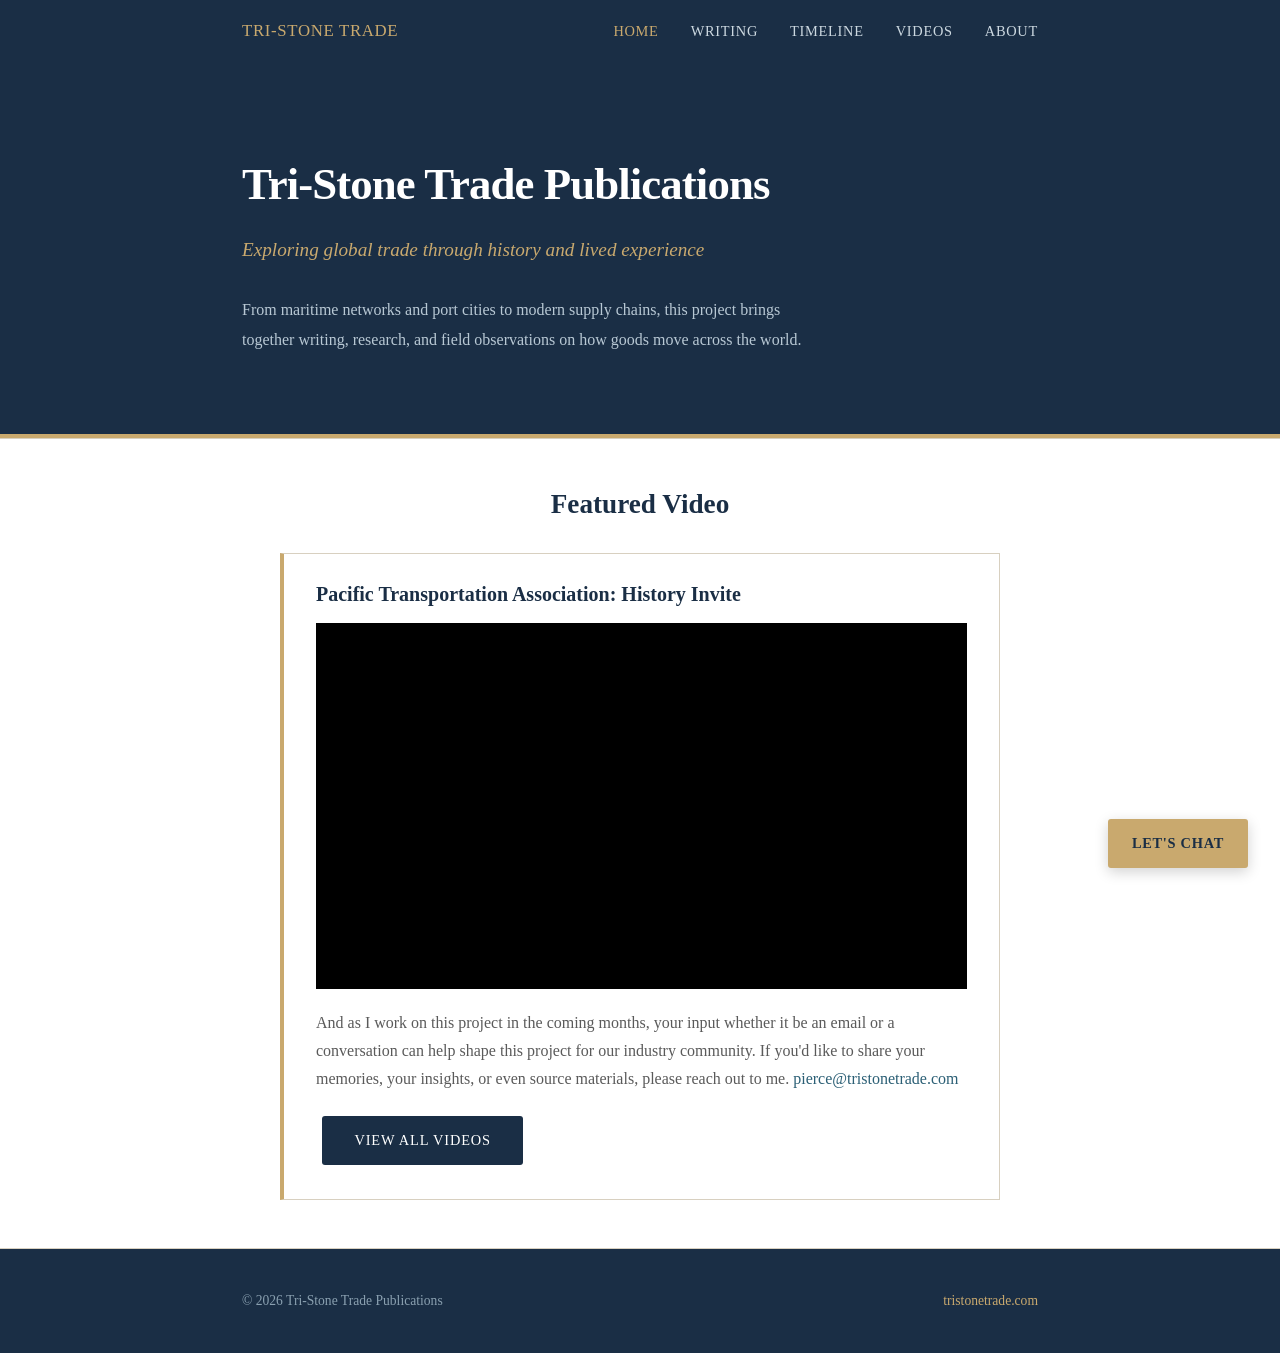
==== commit 48f791e0: "Merge pull request #9 from MaritimeHistorian/copilot/update-contact-and-timeline Update contact emai" ====
--- a/index.html
+++ b/index.html
@@ -59,77 +59,13 @@
             be an email or a conversation can help shape this project for our industry
             community. If you'd like to share your memories, your insights, or even
             source materials, please reach out to me.
-            <a href="mailto:steamshipnight@gmail.com">steamshipnight@gmail.com</a>
+            <a href="mailto:pierce@tristonetrade.com">pierce@tristonetrade.com</a>
           </p>
           <a href="videos.html" class="btn">View All Videos</a>
         </div>
       </div>
     </section>
 
-    <!-- ===== Intro ===== -->
-    <section class="intro">
-      <div class="container">
-        <p class="intro-lead">
-          Trade is often discussed in abstract terms—flows, volumes, markets—but
-          behind it are very physical systems: ports, ships, warehouses, and the
-          people coordinating them.
-        </p>
-        <p>
-          Tri-Stone Trade Publications is a personal project focused on understanding
-          those systems from two angles:
-        </p>
-        <ul class="intro-list">
-          <li>a <strong>historical perspective</strong>, especially maritime trade</li>
-          <li><strong>present-day experience</strong> working in international logistics</li>
-        </ul>
-      </div>
-    </section>
-
-    <!-- ===== Featured Focus Areas ===== -->
-    <section class="focus-areas">
-      <div class="container">
-        <h2>Featured Focus Areas</h2>
-        <div class="focus-grid">
-
-          <div class="focus-card">
-            <h3>Writing &amp; Research</h3>
-            <p>
-              Essays and notes on maritime history, trade networks, and overlooked
-              corners of global logistics.
-            </p>
-          </div>
-
-          <div class="focus-card">
-            <h3>Projects &amp; Archival Work</h3>
-            <p>
-              Ongoing involvement with maritime history initiatives, including work
-              connected to the China Maritime Museum and independent research projects.
-            </p>
-          </div>
-
-          <div class="focus-card">
-            <h3>Trade &amp; Industry Observations</h3>
-            <p>
-              Reflections drawn from day-to-day work in Pacific trade—how sourcing
-              decisions, shipping constraints, and geography shape real markets.
-            </p>
-          </div>
-
-        </div>
-      </div>
-    </section>
-
-    <!-- ===== CTA ===== -->
-    <section class="cta-section">
-      <div class="container">
-        <h2>Explore the Work</h2>
-        <p>
-          If you're interested in trade, maritime history, or the structure behind
-          global sourcing, feel free to explore the writing or get in touch.
-        </p>
-        <a href="about.html" class="btn">About This Project</a>
-      </div>
-    </section>
 
   </main>
 
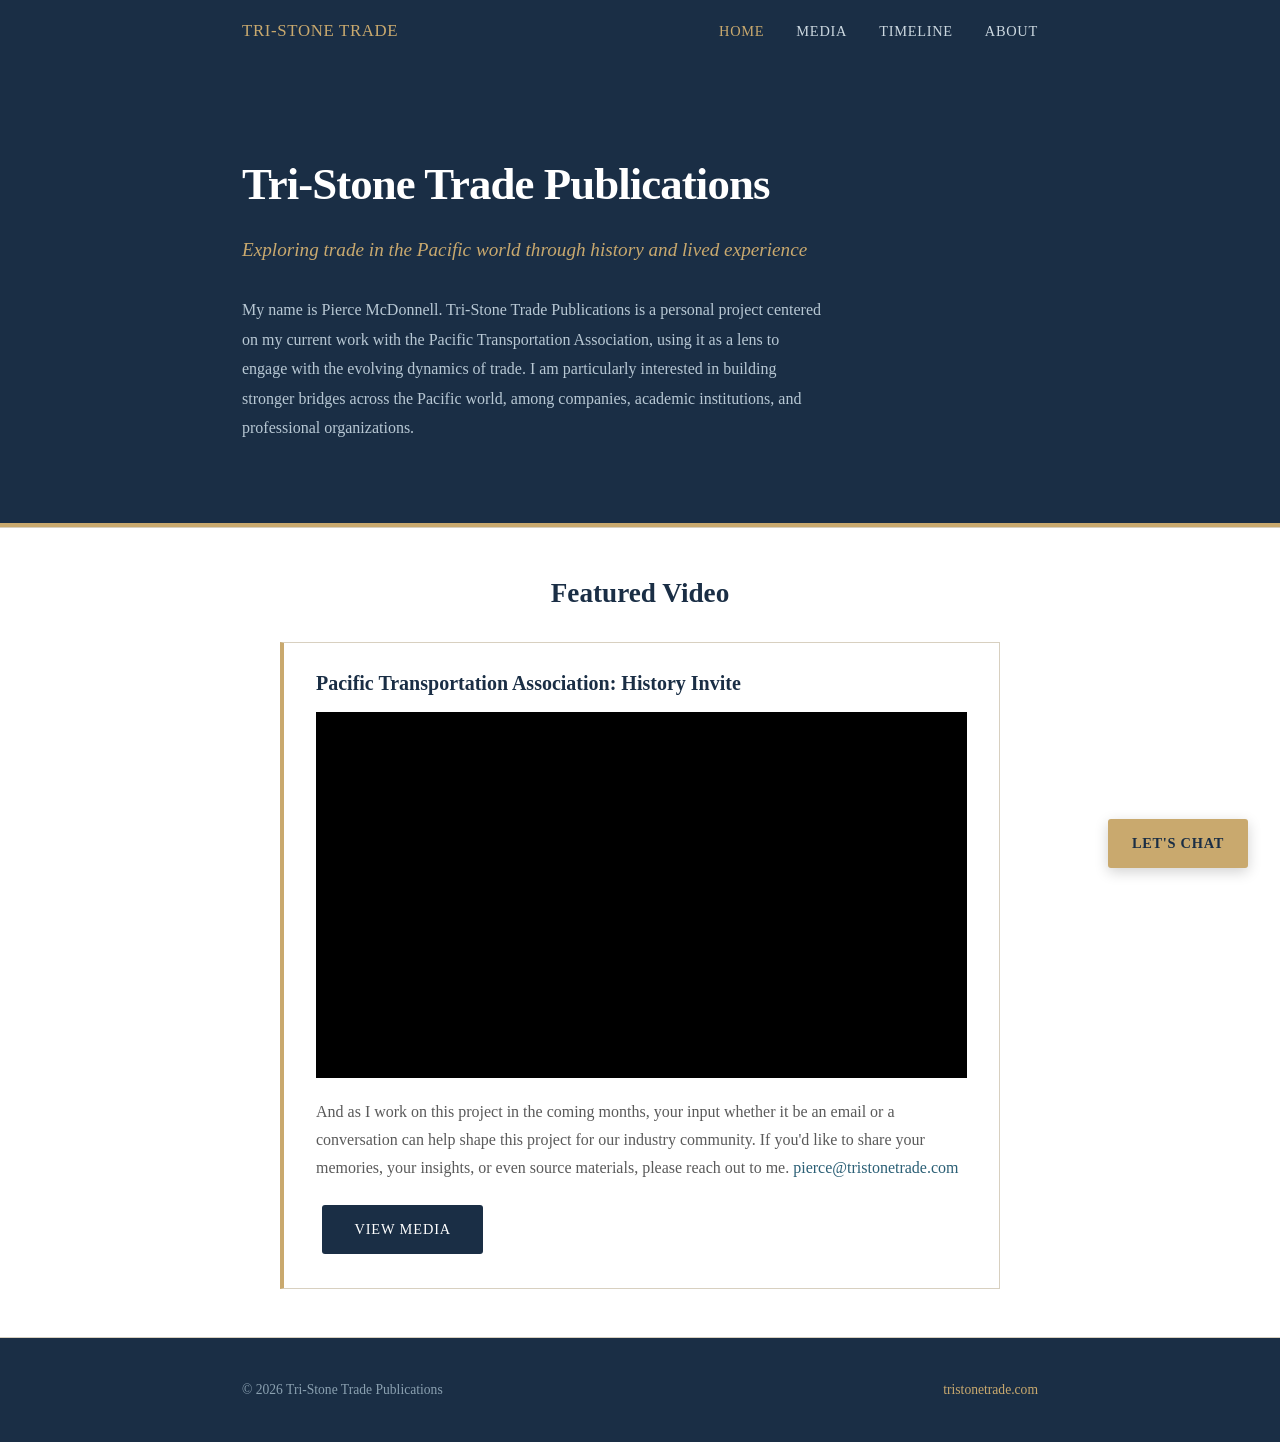
==== commit 1b40dffb: "Merge Writing and Videos into Media tab Agent-Logs-Url: https://github.com/MaritimeHistorian/TriSton" ====
--- a/index.html
+++ b/index.html
@@ -3,7 +3,7 @@
 <head>
   <meta charset="UTF-8" />
   <meta name="viewport" content="width=device-width, initial-scale=1.0" />
-  <meta name="description" content="Tri-Stone Trade Publications — exploring global trade through history and lived experience. Essays, research, and observations on maritime networks, port cities, and modern supply chains." />
+  <meta name="description" content="Tri-Stone Trade Publications — exploring trade in the Pacific world through history and lived experience. A personal project by Pierce McDonnell centered on his work with the Pacific Transportation Association." />
   <title>Tri-Stone Trade Publications</title>
   <link rel="stylesheet" href="style.css" />
   <link rel="icon" href="favicon.svg" type="image/svg+xml" />
@@ -16,9 +16,8 @@
       <span class="nav-logo">Tri-Stone Trade</span>
       <ul class="nav-links">
         <li><a href="index.html" aria-current="page">Home</a></li>
-        <li><a href="writing.html">Writing</a></li>
+        <li><a href="writing.html">Media</a></li>
         <li><a href="timeline.html">Timeline</a></li>
-        <li><a href="videos.html">Videos</a></li>
         <li><a href="about.html">About</a></li>
       </ul>
     </div>
@@ -28,11 +27,13 @@
   <header class="hero">
     <div class="container">
       <h1>Tri-Stone Trade Publications</h1>
-      <p class="tagline">Exploring global trade through history and lived experience</p>
+      <p class="tagline">Exploring trade in the Pacific world through history and lived experience</p>
       <p class="hero-body">
-        From maritime networks and port cities to modern supply chains, this project
-        brings together writing, research, and field observations on how goods move
-        across the world.
+        My name is Pierce McDonnell. Tri-Stone Trade Publications is a personal project
+        centered on my current work with the Pacific Transportation Association, using it
+        as a lens to engage with the evolving dynamics of trade. I am particularly
+        interested in building stronger bridges across the Pacific world, among companies,
+        academic institutions, and professional organizations.
       </p>
     </div>
   </header>
@@ -61,7 +62,7 @@
             source materials, please reach out to me.
             <a href="mailto:pierce@tristonetrade.com">pierce@tristonetrade.com</a>
           </p>
-          <a href="videos.html" class="btn">View All Videos</a>
+          <a href="writing.html" class="btn">View Media</a>
         </div>
       </div>
     </section>
